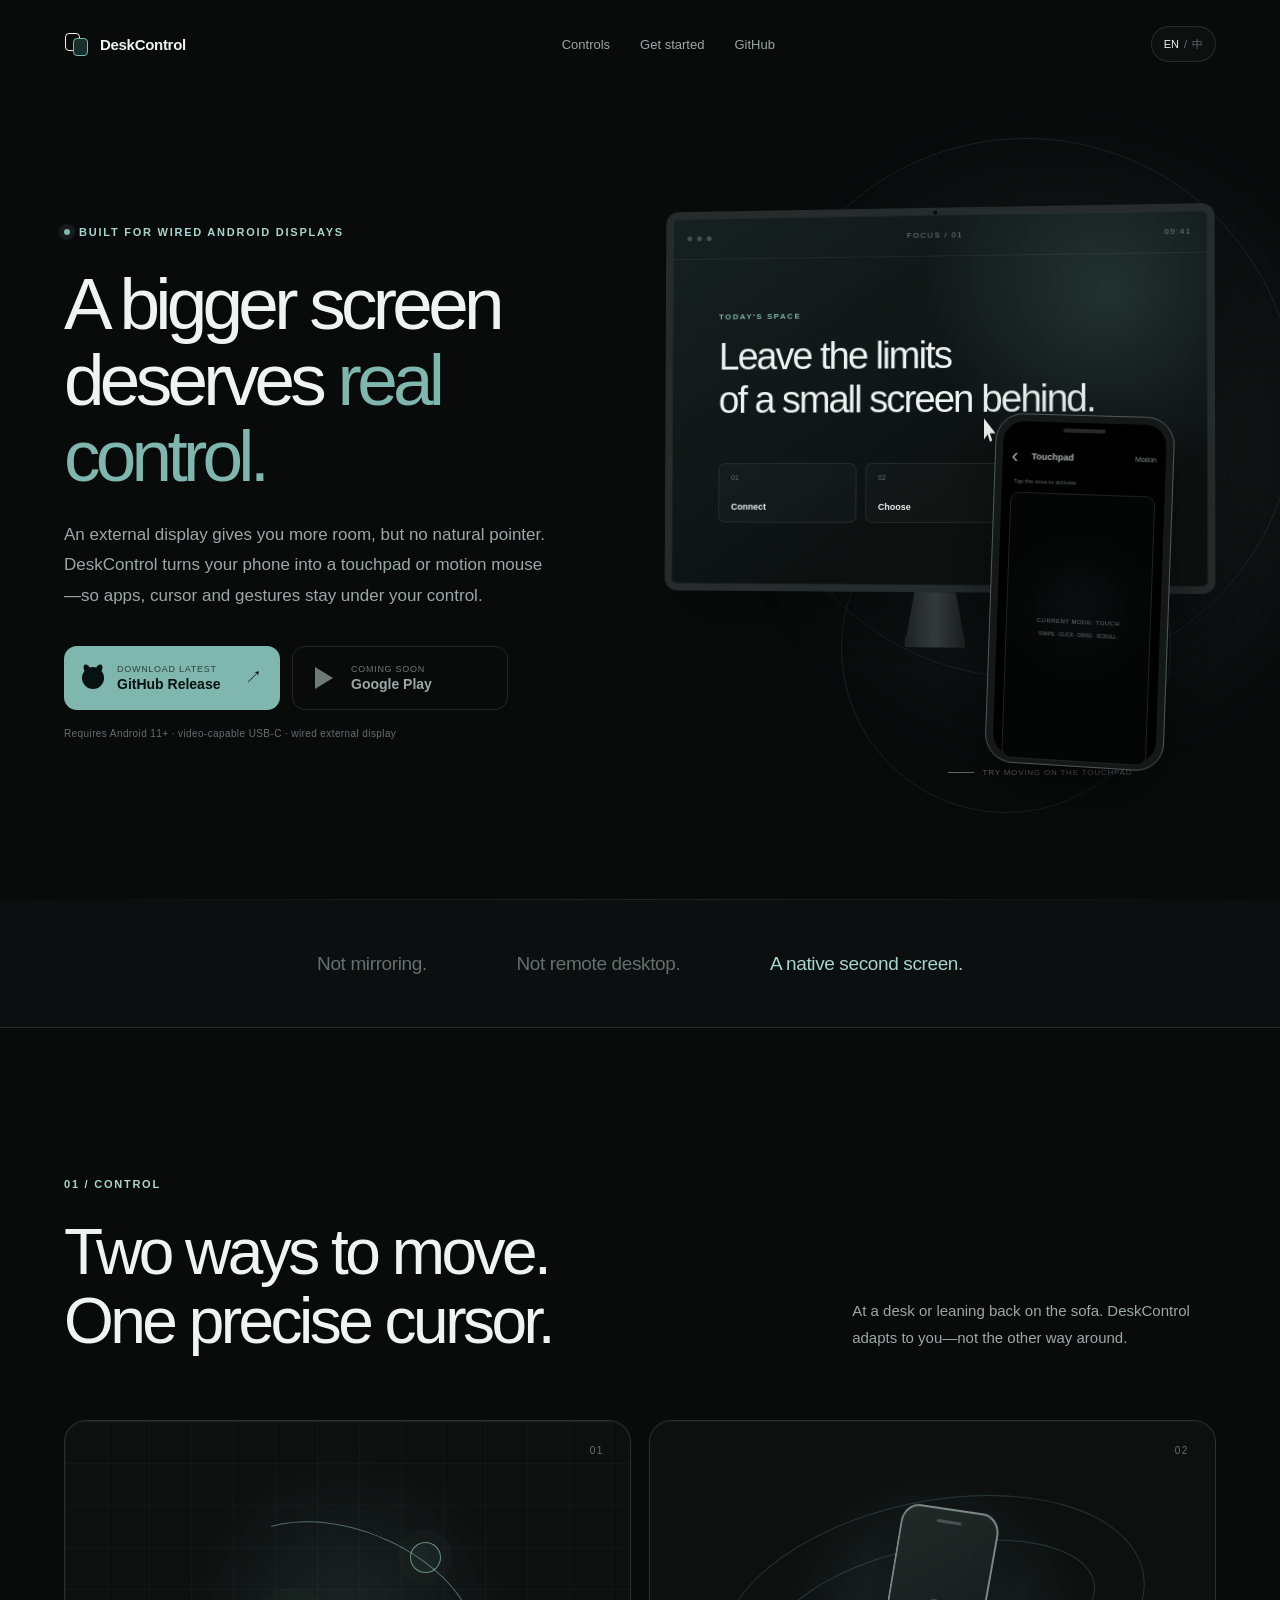
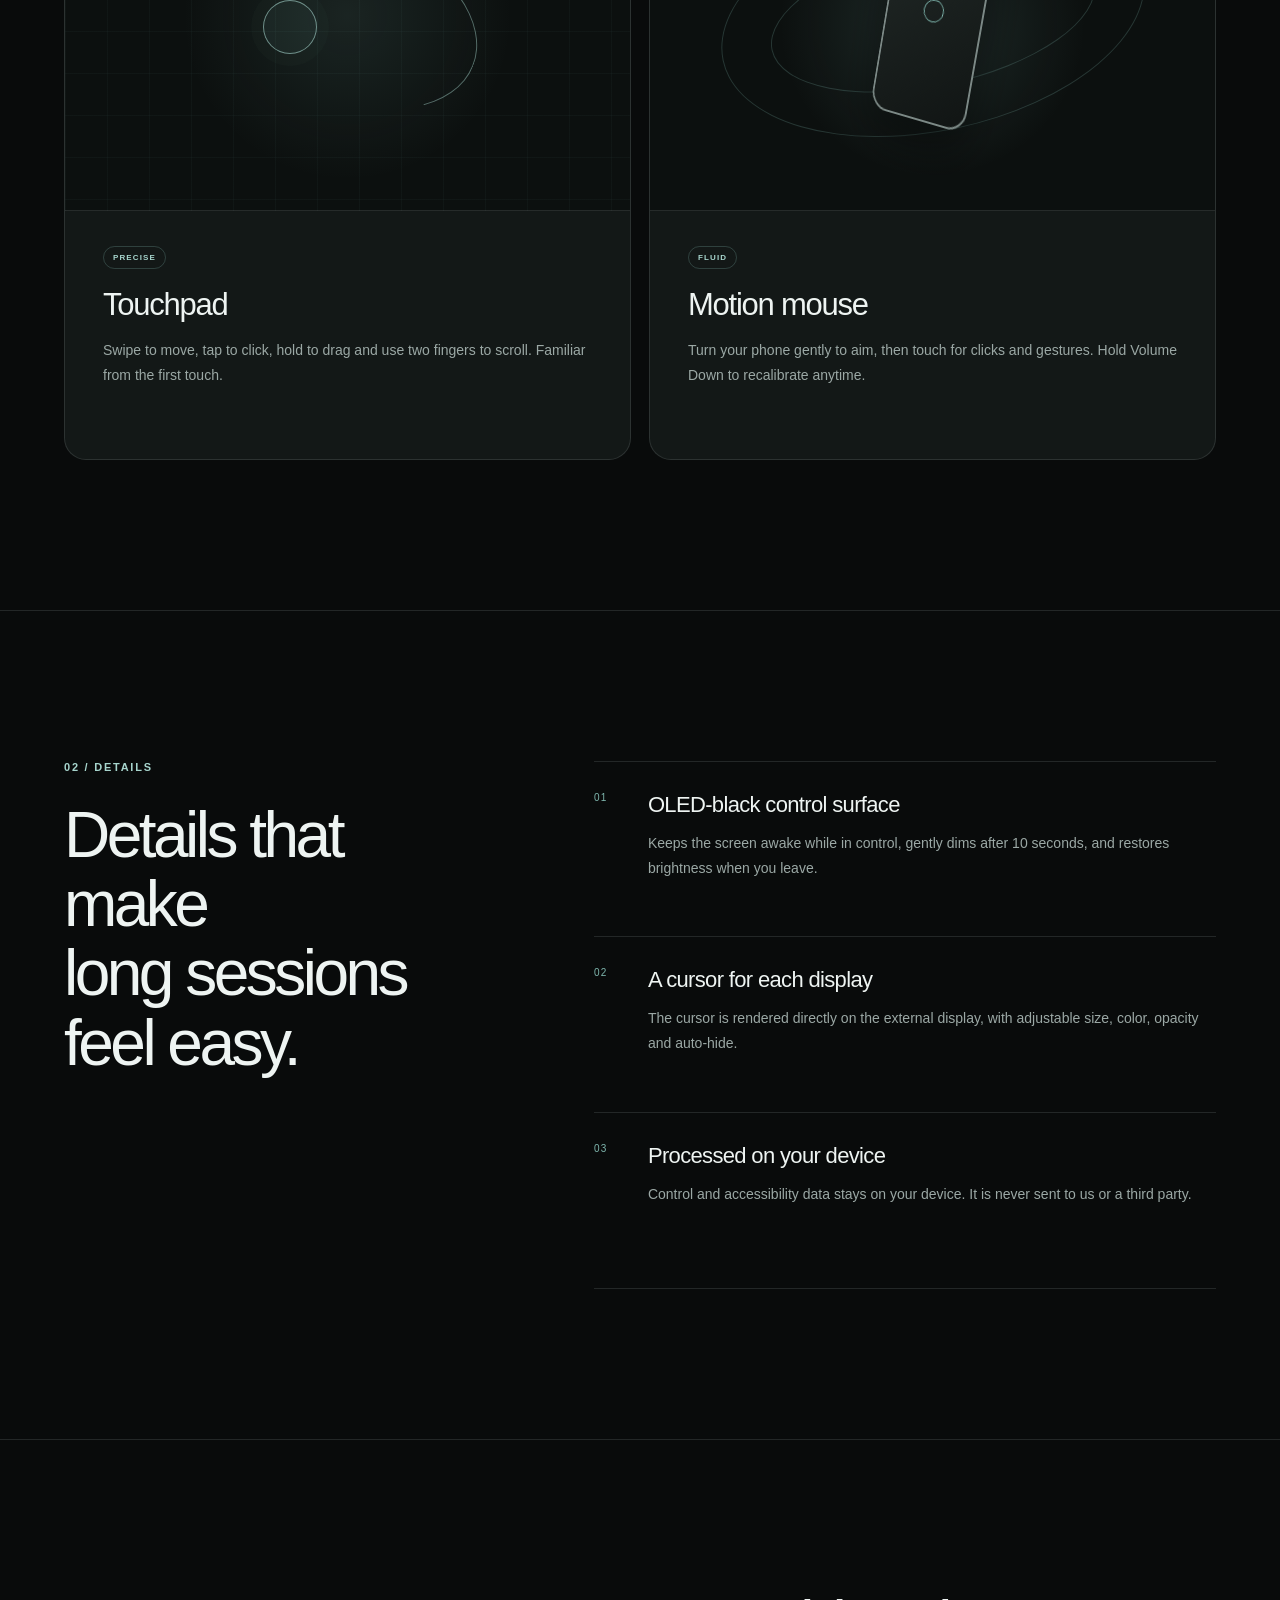
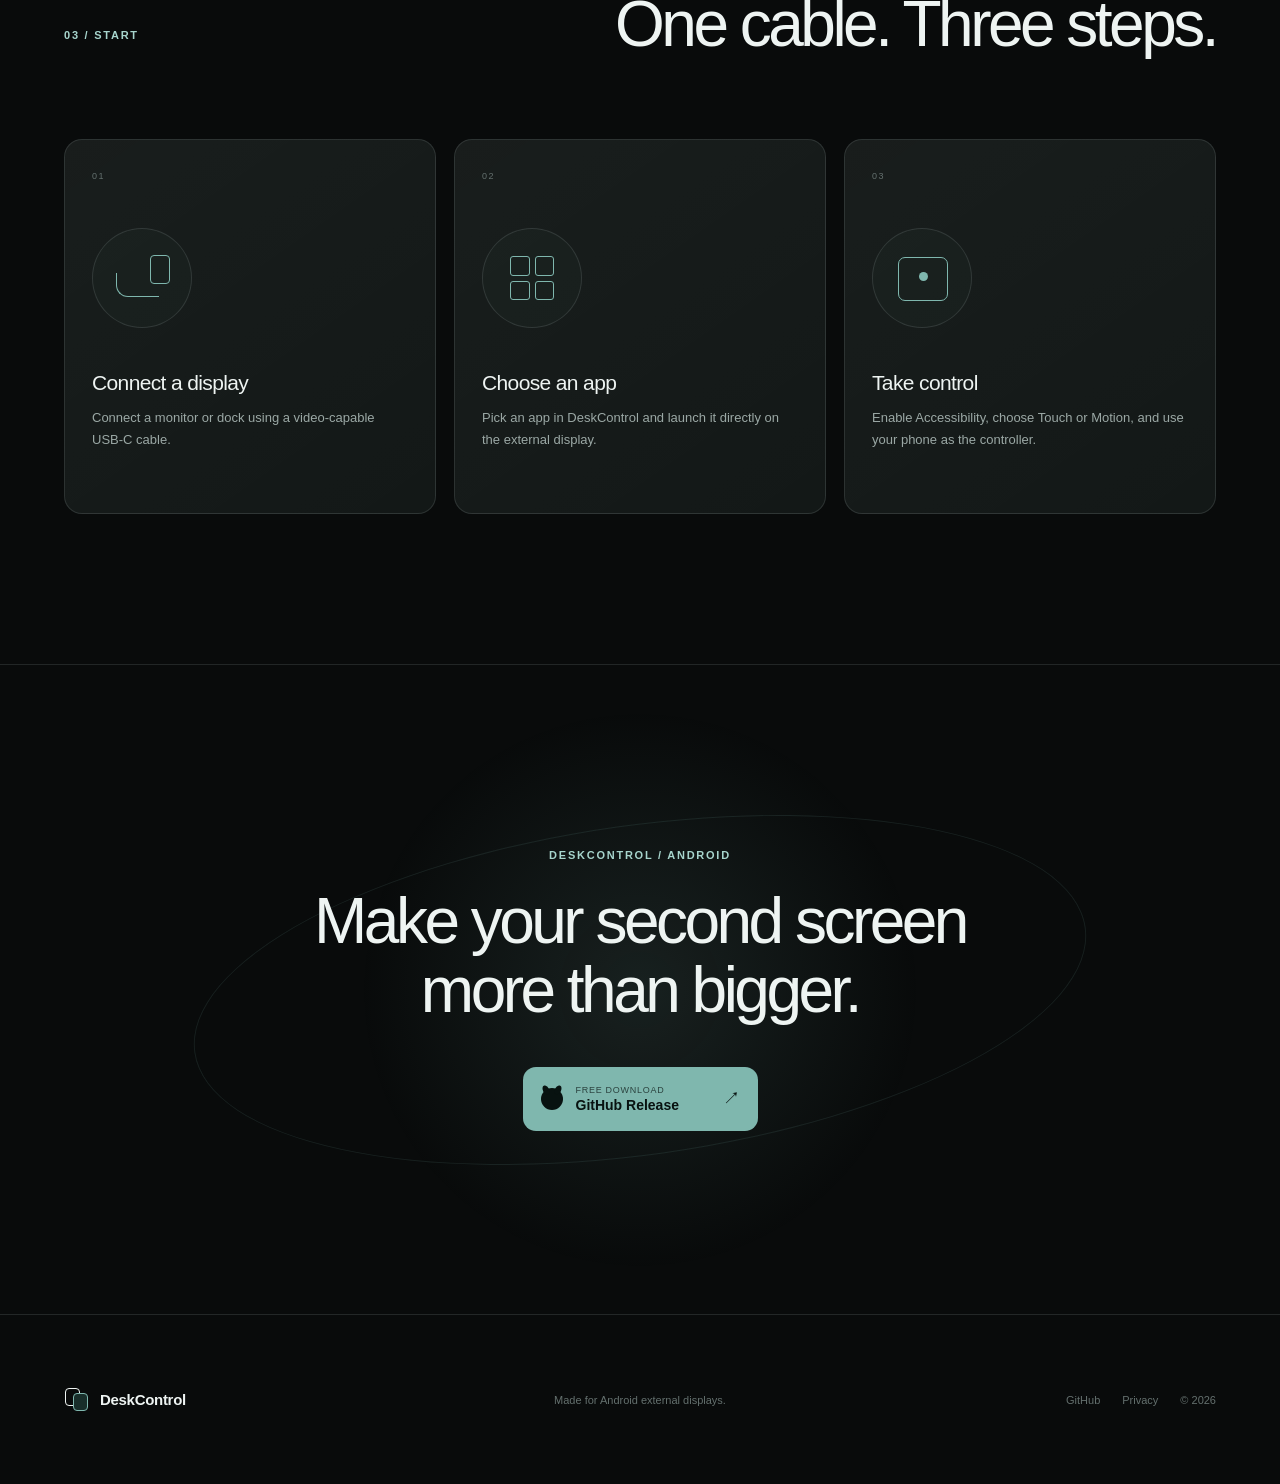
==== site/index.html @ 61540454 "add official website" ====
<!doctype html>
<html lang="zh-CN">
<head>
    <meta charset="UTF-8">
    <meta name="viewport" content="width=device-width, initial-scale=1">
    <meta name="theme-color" content="#090b0b">
    <meta name="description" content="DeskControl 把 Android 手机变成有线外接屏的触控板与体感鼠标。">
    <meta property="og:type" content="website">
    <meta property="og:title" content="DeskControl — 让外接屏真正可用">
    <meta property="og:description" content="用手机上的触控板与体感鼠标，控制 Android 有线外接屏。">
    <meta property="og:image" content="https://exiarepairii.github.io/deskcontrol/og.png">
    <meta name="twitter:card" content="summary_large_image">
    <title>DeskControl — 让外接屏真正可用</title>
    <link rel="stylesheet" href="./styles.css">
    <script src="./script.js" defer></script>
</head>
<body>
    <a class="skip-link" href="#main" data-zh="跳到主要内容" data-en="Skip to content">跳到主要内容</a>

    <header class="site-header" aria-label="主导航">
        <a class="brand" href="#top" aria-label="DeskControl 首页">
            <span class="brand-mark" aria-hidden="true">
                <span></span><span></span>
            </span>
            <span>DeskControl</span>
        </a>
        <nav class="nav-links" aria-label="页面导航">
            <a href="#modes" data-zh="控制方式" data-en="Controls">控制方式</a>
            <a href="#how" data-zh="开始使用" data-en="Get started">开始使用</a>
            <a href="https://github.com/exiarepairii/deskcontrol" target="_blank" rel="noreferrer">GitHub</a>
        </nav>
        <button class="language-toggle" type="button" aria-label="Switch to English">
            <span class="lang-current">中</span>
            <span aria-hidden="true">/</span>
            <span class="lang-other">EN</span>
        </button>
    </header>

    <main id="main">
        <section class="hero" id="top">
            <div class="hero-glow" aria-hidden="true"></div>
            <div class="hero-copy">
                <div class="eyebrow">
                    <span class="status-dot"></span>
                    <span data-zh="为 Android 有线外接屏而生" data-en="Built for wired Android displays">为 Android 有线外接屏而生</span>
                </div>
                <h1 data-zh="手机接上大屏，<br><em>不该停在投影。</em>" data-en="A bigger screen<br>deserves <em>real control.</em>">手机接上大屏，<br><em>不该停在投影。</em></h1>
                <p class="hero-lede" data-zh="外接屏给了你更多空间，却拿走了顺手的指针。DeskControl 把手机变成触控板或体感鼠标，让应用、光标和手势都回到掌控之中。" data-en="An external display gives you more room, but no natural pointer. DeskControl turns your phone into a touchpad or motion mouse—so apps, cursor and gestures stay under your control.">外接屏给了你更多空间，却拿走了顺手的指针。DeskControl 把手机变成触控板或体感鼠标，让应用、光标和手势都回到掌控之中。</p>
                <div class="download-row">
                    <a class="download-button primary" href="https://github.com/exiarepairii/deskcontrol/releases/latest" target="_blank" rel="noreferrer">
                        <span class="github-icon" aria-hidden="true"></span>
                        <span>
                            <small data-zh="下载最新版" data-en="Download latest">下载最新版</small>
                            <strong>GitHub Release</strong>
                        </span>
                        <span class="arrow" aria-hidden="true">↗</span>
                    </a>
                    <div class="download-button upcoming" aria-disabled="true" title="Coming soon">
                        <span class="play-icon" aria-hidden="true"></span>
                        <span>
                            <small data-zh="即将上线" data-en="Coming soon">即将上线</small>
                            <strong>Google Play</strong>
                        </span>
                    </div>
                </div>
                <p class="requirements" data-zh="需要 Android 11+ · 支持视频输出的 USB-C · 有线外接屏" data-en="Requires Android 11+ · video-capable USB-C · wired external display">需要 Android 11+ · 支持视频输出的 USB-C · 有线外接屏</p>
            </div>

            <div class="hero-demo" aria-label="DeskControl 效果演示">
                <div class="ambient-ring ring-one" aria-hidden="true"></div>
                <div class="ambient-ring ring-two" aria-hidden="true"></div>
                <div class="monitor">
                    <div class="monitor-camera"></div>
                    <div class="monitor-screen">
                        <div class="desktop-bar">
                            <div class="window-dots"><i></i><i></i><i></i></div>
                            <span>FOCUS / 01</span>
                            <span class="desktop-time">09:41</span>
                        </div>
                        <div class="desktop-content">
                            <p data-zh="今日空间" data-en="TODAY'S SPACE">今日空间</p>
                            <h2 data-zh="把小屏的限制，<br>留在身后。" data-en="Leave the limits<br>of a small screen behind.">把小屏的限制，<br>留在身后。</h2>
                            <div class="desktop-cards">
                                <div><span>01</span><b data-zh="连接" data-en="Connect">连接</b></div>
                                <div><span>02</span><b data-zh="选择" data-en="Choose">选择</b></div>
                                <div><span>03</span><b data-zh="控制" data-en="Control">控制</b></div>
                            </div>
                        </div>
                        <div class="demo-cursor" aria-hidden="true"></div>
                    </div>
                    <div class="monitor-stand"></div>
                </div>
                <div class="phone">
                    <div class="phone-speaker"></div>
                    <div class="phone-ui">
                        <div class="phone-top">
                            <span>‹</span>
                            <b data-zh="触控板" data-en="Touchpad">触控板</b>
                            <small data-zh="体感" data-en="Motion">体感</small>
                        </div>
                        <p data-zh="轻触区域以激活" data-en="Tap the area to activate">轻触区域以激活</p>
                        <div class="touch-surface" tabindex="0" role="application" aria-label="互动触控板演示">
                            <div class="finger-trace"></div>
                            <div class="touch-copy">
                                <span data-zh="当前模式：触控" data-en="CURRENT MODE: TOUCH">当前模式：触控</span>
                                <small data-zh="滑动 · 点击 · 拖拽 · 双指滚动" data-en="SWIPE · CLICK · DRAG · SCROLL">滑动 · 点击 · 拖拽 · 双指滚动</small>
                            </div>
                        </div>
                    </div>
                </div>
                <p class="demo-hint">
                    <span class="hint-line"></span>
                    <span data-zh="在触控板上移动试试" data-en="Try moving on the touchpad">在触控板上移动试试</span>
                </p>
            </div>
        </section>

        <section class="proof-strip" aria-label="产品特点">
            <p data-zh="不是镜像。" data-en="Not mirroring.">不是镜像。</p>
            <p data-zh="不是远程桌面。" data-en="Not remote desktop.">不是远程桌面。</p>
            <p class="accent" data-zh="是原生的第二块屏幕。" data-en="A native second screen.">是原生的第二块屏幕。</p>
        </section>

        <section class="modes-section" id="modes">
            <div class="section-heading">
                <p class="section-kicker">01 / CONTROL</p>
                <h2 data-zh="两种方式，<br>同一个光标。" data-en="Two ways to move.<br>One precise cursor.">两种方式，<br>同一个光标。</h2>
                <p data-zh="坐在桌前，或者靠在沙发上。DeskControl 会适应你，而不是反过来。" data-en="At a desk or leaning back on the sofa. DeskControl adapts to you—not the other way around.">坐在桌前，或者靠在沙发上。DeskControl 会适应你，而不是反过来。</p>
            </div>
            <div class="mode-grid">
                <article class="mode-card touch-card">
                    <div class="card-index">01</div>
                    <div class="card-visual touch-visual" aria-hidden="true">
                        <div class="gesture-path"></div>
                        <span class="gesture-dot"></span>
                        <span class="gesture-dot second"></span>
                    </div>
                    <div class="card-copy">
                        <span class="mode-pill" data-zh="精确" data-en="PRECISE">精确</span>
                        <h3 data-zh="触控板" data-en="Touchpad">触控板</h3>
                        <p data-zh="滑动移动、轻触点击、长按拖拽、双指滚动。熟悉的操作，不需要重新学习。" data-en="Swipe to move, tap to click, hold to drag and use two fingers to scroll. Familiar from the first touch.">滑动移动、轻触点击、长按拖拽、双指滚动。熟悉的操作，不需要重新学习。</p>
                    </div>
                </article>
                <article class="mode-card motion-card">
                    <div class="card-index">02</div>
                    <div class="card-visual motion-visual" aria-hidden="true">
                        <div class="motion-phone">
                            <span></span>
                        </div>
                        <div class="orbit orbit-a"></div>
                        <div class="orbit orbit-b"></div>
                    </div>
                    <div class="card-copy">
                        <span class="mode-pill" data-zh="自由" data-en="FLUID">自由</span>
                        <h3 data-zh="体感鼠标" data-en="Motion mouse">体感鼠标</h3>
                        <p data-zh="轻转手机即可瞄准光标，触摸完成点击和手势。握住音量减键，随时快速校准。" data-en="Turn your phone gently to aim, then touch for clicks and gestures. Hold Volume Down to recalibrate anytime.">轻转手机即可瞄准光标，触摸完成点击和手势。握住音量减键，随时快速校准。</p>
                    </div>
                </article>
            </div>
        </section>

        <section class="details-section">
            <div class="detail-copy">
                <p class="section-kicker">02 / DETAILS</p>
                <h2 data-zh="为长时间使用，<br>做好了细节。" data-en="Details that make<br>long sessions feel easy.">为长时间使用，<br>做好了细节。</h2>
            </div>
            <div class="detail-list">
                <article>
                    <span>01</span>
                    <div>
                        <h3 data-zh="OLED 纯黑控制面" data-en="OLED-black control surface">OLED 纯黑控制面</h3>
                        <p data-zh="进入控制后自动保持屏幕常亮，并在闲置 10 秒后温和调暗；离开时恢复原亮度。" data-en="Keeps the screen awake while in control, gently dims after 10 seconds, and restores brightness when you leave.">进入控制后自动保持屏幕常亮，并在闲置 10 秒后温和调暗；离开时恢复原亮度。</p>
                    </div>
                </article>
                <article>
                    <span>02</span>
                    <div>
                        <h3 data-zh="每块屏幕独立光标" data-en="A cursor for each display">每块屏幕独立光标</h3>
                        <p data-zh="光标直接绘制在外接屏，可调大小、颜色、透明度与自动隐藏时间。" data-en="The cursor is rendered directly on the external display, with adjustable size, color, opacity and auto-hide.">光标直接绘制在外接屏，可调大小、颜色、透明度与自动隐藏时间。</p>
                    </div>
                </article>
                <article>
                    <span>03</span>
                    <div>
                        <h3 data-zh="只在设备上处理" data-en="Processed on your device">只在设备上处理</h3>
                        <p data-zh="控制与无障碍数据只在本机处理，不上传给我们或第三方。" data-en="Control and accessibility data stays on your device. It is never sent to us or a third party.">控制与无障碍数据只在本机处理，不上传给我们或第三方。</p>
                    </div>
                </article>
            </div>
        </section>

        <section class="steps-section" id="how">
            <div class="steps-header">
                <p class="section-kicker">03 / START</p>
                <h2 data-zh="一根线，三步开始。" data-en="One cable. Three steps.">一根线，三步开始。</h2>
            </div>
            <ol class="steps">
                <li>
                    <span class="step-number">01</span>
                    <div class="step-icon cable-icon" aria-hidden="true"><i></i></div>
                    <h3 data-zh="连接屏幕" data-en="Connect a display">连接屏幕</h3>
                    <p data-zh="通过支持视频输出的 USB-C 线连接显示器或扩展坞。" data-en="Connect a monitor or dock using a video-capable USB-C cable.">通过支持视频输出的 USB-C 线连接显示器或扩展坞。</p>
                </li>
                <li>
                    <span class="step-number">02</span>
                    <div class="step-icon app-icon" aria-hidden="true"><i></i><i></i><i></i><i></i></div>
                    <h3 data-zh="选择应用" data-en="Choose an app">选择应用</h3>
                    <p data-zh="在 DeskControl 中选择应用，把它直接启动到外接屏。" data-en="Pick an app in DeskControl and launch it directly on the external display.">在 DeskControl 中选择应用，把它直接启动到外接屏。</p>
                </li>
                <li>
                    <span class="step-number">03</span>
                    <div class="step-icon control-icon" aria-hidden="true"><i></i><b></b></div>
                    <h3 data-zh="开始控制" data-en="Take control">开始控制</h3>
                    <p data-zh="开启无障碍服务，选择触控或体感，让手机成为你的控制器。" data-en="Enable Accessibility, choose Touch or Motion, and use your phone as the controller.">开启无障碍服务，选择触控或体感，让手机成为你的控制器。</p>
                </li>
            </ol>
        </section>

        <section class="final-cta">
            <div class="cta-orbit" aria-hidden="true"></div>
            <p class="section-kicker">DESKCONTROL / ANDROID</p>
            <h2 data-zh="让外接屏，<br>不止是更大。" data-en="Make your second screen<br>more than bigger.">让外接屏，<br>不止是更大。</h2>
            <a class="download-button primary cta-button" href="https://github.com/exiarepairii/deskcontrol/releases/latest" target="_blank" rel="noreferrer">
                <span class="github-icon" aria-hidden="true"></span>
                <span>
                    <small data-zh="免费下载" data-en="Free download">免费下载</small>
                    <strong>GitHub Release</strong>
                </span>
                <span class="arrow" aria-hidden="true">↗</span>
            </a>
        </section>
    </main>

    <footer>
        <a class="brand footer-brand" href="#top">
            <span class="brand-mark" aria-hidden="true"><span></span><span></span></span>
            <span>DeskControl</span>
        </a>
        <p data-zh="为 Android 外接屏而做。" data-en="Made for Android external displays.">为 Android 外接屏而做。</p>
        <div class="footer-links">
            <a href="https://github.com/exiarepairii/deskcontrol" target="_blank" rel="noreferrer">GitHub</a>
            <a href="https://github.com/exiarepairii/deskcontrol/blob/main/docs/privacy-policy.md" target="_blank" rel="noreferrer" data-zh="隐私政策" data-en="Privacy">隐私政策</a>
            <span>© <span id="year">2026</span></span>
        </div>
    </footer>
</body>
</html>
---- site/styles.css ----
:root {
    color-scheme: dark;
    --bg: #090b0b;
    --bg-raised: #101414;
    --surface: #131817;
    --surface-soft: #181e1d;
    --stroke: rgba(220, 236, 232, 0.12);
    --stroke-strong: rgba(220, 236, 232, 0.22);
    --text: #eef4f2;
    --muted: #9ba8a5;
    --faint: #64706e;
    --accent: #7fb7ae;
    --accent-bright: #a7d5cd;
    --accent-dark: #182e2a;
    --max: 1380px;
    --pad: clamp(20px, 5vw, 72px);
}

* {
    box-sizing: border-box;
}

html {
    scroll-behavior: smooth;
    background: var(--bg);
}

body {
    margin: 0;
    min-width: 320px;
    overflow-x: hidden;
    background:
        radial-gradient(circle at 65% -10%, rgba(127, 183, 174, 0.08), transparent 26rem),
        var(--bg);
    color: var(--text);
    font-family: Inter, ui-sans-serif, -apple-system, BlinkMacSystemFont, "Segoe UI", "PingFang SC", "Noto Sans CJK SC", sans-serif;
    -webkit-font-smoothing: antialiased;
}

a {
    color: inherit;
    text-decoration: none;
}

button, a {
    -webkit-tap-highlight-color: transparent;
}

.skip-link {
    position: fixed;
    z-index: 100;
    top: 12px;
    left: 12px;
    padding: 10px 14px;
    border-radius: 8px;
    background: var(--text);
    color: var(--bg);
    transform: translateY(-150%);
}

.skip-link:focus {
    transform: translateY(0);
}

.site-header {
    position: absolute;
    z-index: 20;
    top: 0;
    left: 50%;
    display: flex;
    width: min(100%, var(--max));
    height: 88px;
    padding: 0 var(--pad);
    align-items: center;
    justify-content: space-between;
    transform: translateX(-50%);
}

.brand {
    display: inline-flex;
    align-items: center;
    gap: 11px;
    font-size: 15px;
    font-weight: 680;
    letter-spacing: -0.02em;
}

.brand-mark {
    position: relative;
    display: inline-block;
    width: 25px;
    height: 25px;
}

.brand-mark span {
    position: absolute;
    width: 15px;
    height: 18px;
    border: 1.5px solid var(--text);
    border-radius: 4px;
}

.brand-mark span:first-child {
    top: 1px;
    left: 1px;
    background: var(--bg);
}

.brand-mark span:last-child {
    right: 1px;
    bottom: 1px;
    border-color: var(--accent);
    background: var(--accent-dark);
}

.nav-links {
    display: flex;
    align-items: center;
    gap: 30px;
    color: var(--muted);
    font-size: 13px;
}

.nav-links a {
    transition: color 180ms ease;
}

.nav-links a:hover,
.nav-links a:focus-visible {
    color: var(--text);
}

.language-toggle {
    display: flex;
    height: 36px;
    padding: 0 12px;
    align-items: center;
    gap: 5px;
    border: 1px solid var(--stroke);
    border-radius: 18px;
    background: rgba(255, 255, 255, 0.025);
    color: var(--faint);
    font: inherit;
    font-size: 11px;
    cursor: pointer;
}

.lang-current {
    color: var(--text);
}

.hero {
    position: relative;
    display: grid;
    min-height: min(900px, 100svh);
    padding: 145px max(var(--pad), calc((100vw - var(--max)) / 2 + var(--pad))) 80px;
    grid-template-columns: minmax(380px, 0.9fr) minmax(500px, 1.1fr);
    align-items: center;
    gap: clamp(40px, 5vw, 92px);
    overflow: hidden;
}

.hero::after {
    position: absolute;
    right: 0;
    bottom: 0;
    left: 0;
    height: 1px;
    background: linear-gradient(90deg, transparent, var(--stroke), transparent);
    content: "";
}

.hero-glow {
    position: absolute;
    top: 10%;
    right: -10%;
    width: 700px;
    height: 700px;
    border-radius: 50%;
    background: radial-gradient(circle, rgba(127, 183, 174, 0.12), transparent 67%);
    filter: blur(20px);
    pointer-events: none;
}

.hero-copy {
    position: relative;
    z-index: 2;
    max-width: 610px;
}

.eyebrow,
.section-kicker {
    display: flex;
    align-items: center;
    gap: 9px;
    margin: 0 0 28px;
    color: var(--accent-bright);
    font-size: 11px;
    font-weight: 650;
    letter-spacing: 0.16em;
    text-transform: uppercase;
}

.status-dot {
    width: 6px;
    height: 6px;
    border-radius: 50%;
    background: var(--accent);
    box-shadow: 0 0 0 5px rgba(127, 183, 174, 0.1);
}

h1, h2, h3, p {
    margin-top: 0;
}

h1 {
    margin-bottom: 26px;
    font-size: clamp(50px, 5.7vw, 82px);
    font-weight: 500;
    line-height: 1.04;
    letter-spacing: -0.065em;
}

h1 em {
    color: var(--accent);
    font-style: normal;
}

.hero-lede {
    max-width: 570px;
    margin-bottom: 34px;
    color: var(--muted);
    font-size: 17px;
    line-height: 1.8;
}

.download-row {
    display: flex;
    flex-wrap: wrap;
    gap: 12px;
}

.download-button {
    display: flex;
    min-width: 216px;
    height: 64px;
    padding: 0 17px;
    align-items: center;
    gap: 13px;
    border: 1px solid var(--stroke);
    border-radius: 13px;
}

.download-button span:nth-child(2) {
    display: flex;
    flex: 1;
    flex-direction: column;
    align-items: flex-start;
}

.download-button small {
    margin-bottom: 2px;
    color: inherit;
    font-size: 9px;
    letter-spacing: 0.08em;
    text-transform: uppercase;
    opacity: 0.7;
}

.download-button strong {
    font-size: 14px;
    font-weight: 650;
}

.download-button.primary {
    border-color: transparent;
    background: var(--accent);
    color: #081210;
    transition: transform 180ms ease, background 180ms ease, box-shadow 180ms ease;
}

.download-button.primary:hover,
.download-button.primary:focus-visible {
    background: var(--accent-bright);
    box-shadow: 0 12px 38px rgba(127, 183, 174, 0.15);
    transform: translateY(-2px);
}

.download-button.upcoming {
    color: var(--muted);
    cursor: not-allowed;
}

.arrow {
    font-size: 17px;
}

.github-icon {
    position: relative;
    width: 22px;
    height: 22px;
    flex: 0 0 auto;
    border-radius: 50%;
    background: currentColor;
}

.github-icon::before,
.github-icon::after {
    position: absolute;
    top: -2px;
    width: 8px;
    height: 8px;
    border-radius: 2px 6px 2px 6px;
    background: currentColor;
    content: "";
}

.github-icon::before {
    left: 1px;
    transform: rotate(15deg);
}

.github-icon::after {
    right: 1px;
    transform: rotate(75deg);
}

.play-icon {
    width: 0;
    height: 0;
    margin: 0 5px;
    flex: 0 0 auto;
    border-top: 11px solid transparent;
    border-bottom: 11px solid transparent;
    border-left: 18px solid currentColor;
    opacity: 0.7;
}

.requirements {
    margin: 18px 0 0;
    color: var(--faint);
    font-size: 10px;
    letter-spacing: 0.04em;
}

.hero-demo {
    position: relative;
    height: 600px;
    perspective: 1400px;
}

.ambient-ring {
    position: absolute;
    border: 1px solid rgba(127, 183, 174, 0.13);
    border-radius: 50%;
    pointer-events: none;
}

.ring-one {
    top: -45px;
    right: -80px;
    width: 540px;
    height: 540px;
}

.ring-two {
    right: 45px;
    bottom: -30px;
    width: 330px;
    height: 330px;
}

.monitor {
    position: absolute;
    top: 24px;
    right: 1%;
    width: min(92%, 650px);
    transform: rotateY(-5deg) rotateX(1deg);
    transform-style: preserve-3d;
}

.monitor-screen {
    position: relative;
    height: 385px;
    overflow: hidden;
    border: 7px solid #252c2b;
    border-radius: 13px;
    background:
        radial-gradient(circle at 82% 22%, rgba(127, 183, 174, 0.18), transparent 35%),
        linear-gradient(145deg, #16211f, #0c1110 64%);
    box-shadow: 0 35px 70px rgba(0, 0, 0, 0.42), inset 0 0 0 1px rgba(255, 255, 255, 0.05);
}

.monitor-camera {
    position: absolute;
    z-index: 3;
    top: 3px;
    left: 50%;
    width: 4px;
    height: 4px;
    border-radius: 50%;
    background: #050606;
    transform: translateX(-50%);
}

.desktop-bar {
    display: flex;
    height: 42px;
    padding: 0 15px;
    align-items: center;
    justify-content: space-between;
    border-bottom: 1px solid rgba(255, 255, 255, 0.06);
    color: #70807d;
    font-size: 8px;
    letter-spacing: 0.16em;
}

.window-dots {
    display: flex;
    gap: 5px;
}

.window-dots i {
    width: 5px;
    height: 5px;
    border-radius: 50%;
    background: #45504e;
}

.desktop-content {
    padding: 54px 48px;
}

.desktop-content > p {
    margin-bottom: 14px;
    color: var(--accent);
    font-size: 8px;
    font-weight: 700;
    letter-spacing: 0.2em;
}

.desktop-content h2 {
    margin-bottom: 42px;
    font-size: clamp(24px, 3vw, 40px);
    font-weight: 500;
    line-height: 1.15;
    letter-spacing: -0.05em;
}

.desktop-cards {
    display: grid;
    grid-template-columns: repeat(3, 1fr);
    gap: 9px;
}

.desktop-cards div {
    display: flex;
    height: 60px;
    padding: 10px 12px;
    flex-direction: column;
    justify-content: space-between;
    border: 1px solid rgba(255, 255, 255, 0.08);
    border-radius: 7px;
    background: rgba(255, 255, 255, 0.025);
}

.desktop-cards span {
    color: var(--faint);
    font-size: 7px;
}

.desktop-cards b {
    font-size: 9px;
    font-weight: 600;
}

.monitor-stand {
    position: relative;
    width: 160px;
    height: 55px;
    margin: 0 auto;
    background: linear-gradient(90deg, transparent 31%, #1c2221 31%, #343b3a 50%, #1c2221 69%, transparent 69%);
    clip-path: polygon(37% 0, 63% 0, 68% 82%, 94% 88%, 100% 100%, 0 100%, 6% 88%, 32% 82%);
}

.phone {
    position: absolute;
    z-index: 5;
    right: 8%;
    bottom: 16px;
    width: 178px;
    height: 352px;
    padding: 7px;
    overflow: hidden;
    border: 1px solid #4f5957;
    border-radius: 28px;
    background: #141817;
    box-shadow: 0 30px 70px rgba(0, 0, 0, 0.55);
    transform: rotateY(-8deg) rotateZ(2deg);
}

.phone-speaker {
    position: absolute;
    z-index: 2;
    top: 13px;
    left: 50%;
    width: 42px;
    height: 4px;
    border-radius: 4px;
    background: #242928;
    transform: translateX(-50%);
}

.phone-ui {
    height: 100%;
    padding: 19px 9px 10px;
    border-radius: 21px;
    background: #000;
}

.phone-top {
    display: grid;
    height: 31px;
    grid-template-columns: 20px 1fr auto;
    align-items: center;
    color: #adb5b3;
}

.phone-top span {
    font-size: 20px;
}

.phone-top b {
    font-size: 9px;
    font-weight: 600;
}

.phone-top small {
    color: #848e8c;
    font-size: 7px;
}

.phone-ui > p {
    margin: 7px 3px 8px;
    color: #5f6b68;
    font-size: 6px;
}

.touch-surface {
    position: relative;
    height: 268px;
    overflow: hidden;
    border: 1px solid #1b2422;
    border-radius: 9px;
    background:
        radial-gradient(circle at 50% 42%, rgba(127, 183, 174, 0.05), transparent 45%),
        #040505;
    cursor: crosshair;
    outline: none;
}

.touch-surface:focus-visible {
    border-color: var(--accent);
}

.touch-copy {
    position: absolute;
    top: 50%;
    left: 50%;
    display: flex;
    width: 90%;
    flex-direction: column;
    gap: 7px;
    color: #66716f;
    text-align: center;
    transform: translate(-50%, -50%);
}

.touch-copy span {
    font-size: 6px;
    letter-spacing: 0.08em;
}

.touch-copy small {
    font-size: 5px;
}

.finger-trace {
    position: absolute;
    z-index: 2;
    top: 50%;
    left: 50%;
    width: 22px;
    height: 22px;
    border: 1px solid rgba(167, 213, 205, 0.55);
    border-radius: 50%;
    opacity: 0;
    pointer-events: none;
    transform: translate(-50%, -50%);
    transition: opacity 150ms ease;
}

.touch-surface:hover .finger-trace,
.touch-surface:focus .finger-trace {
    opacity: 1;
}

.demo-cursor {
    position: absolute;
    z-index: 10;
    top: 55%;
    left: 59%;
    width: 17px;
    height: 24px;
    background: #f7fbfa;
    clip-path: polygon(0 0, 0 92%, 24% 69%, 38% 100%, 51% 94%, 37% 64%, 70% 64%);
    filter: drop-shadow(0 2px 2px rgba(0, 0, 0, 0.6));
    transition: left 80ms linear, top 80ms linear;
}

.demo-hint {
    position: absolute;
    right: 14%;
    bottom: -2px;
    display: flex;
    align-items: center;
    gap: 9px;
    color: var(--faint);
    font-size: 8px;
    letter-spacing: 0.1em;
    text-transform: uppercase;
}

.hint-line {
    width: 26px;
    height: 1px;
    background: var(--faint);
}

.proof-strip {
    display: flex;
    min-height: 128px;
    padding: 30px var(--pad);
    align-items: center;
    justify-content: center;
    gap: clamp(25px, 7vw, 100px);
    border-bottom: 1px solid var(--stroke);
    background: #0c0f0f;
}

.proof-strip p {
    margin: 0;
    color: var(--faint);
    font-size: clamp(14px, 1.5vw, 19px);
    letter-spacing: -0.02em;
}

.proof-strip .accent {
    color: var(--accent-bright);
}

.modes-section,
.details-section,
.steps-section {
    width: min(100%, var(--max));
    margin: 0 auto;
    padding: 150px var(--pad);
}

.section-heading {
    display: grid;
    margin-bottom: 64px;
    grid-template-columns: minmax(300px, 1fr) minmax(250px, 0.55fr);
    column-gap: 11%;
}

.section-heading .section-kicker {
    grid-column: 1 / -1;
}

.section-heading h2,
.detail-copy h2,
.steps-header h2,
.final-cta h2 {
    margin-bottom: 0;
    font-size: clamp(40px, 5vw, 66px);
    font-weight: 500;
    line-height: 1.08;
    letter-spacing: -0.055em;
}

.section-heading > p:last-child {
    align-self: end;
    margin-bottom: 5px;
    color: var(--muted);
    font-size: 15px;
    line-height: 1.8;
}

.mode-grid {
    display: grid;
    grid-template-columns: 1fr 1fr;
    gap: 18px;
}

.mode-card {
    position: relative;
    min-height: 640px;
    overflow: hidden;
    border: 1px solid var(--stroke);
    border-radius: 22px;
    background: var(--surface);
}

.mode-card::after {
    position: absolute;
    inset: 0;
    border-radius: inherit;
    box-shadow: inset 0 1px 0 rgba(255, 255, 255, 0.035);
    content: "";
    pointer-events: none;
}

.card-index {
    position: absolute;
    z-index: 2;
    top: 24px;
    right: 26px;
    color: var(--faint);
    font-size: 10px;
    letter-spacing: 0.16em;
}

.card-visual {
    position: relative;
    height: 390px;
    border-bottom: 1px solid var(--stroke);
}

.touch-visual {
    background:
        linear-gradient(rgba(127, 183, 174, 0.045) 1px, transparent 1px),
        linear-gradient(90deg, rgba(127, 183, 174, 0.045) 1px, transparent 1px),
        radial-gradient(circle at 50% 50%, rgba(127, 183, 174, 0.12), transparent 48%),
        #0c100f;
    background-size: 42px 42px, 42px 42px, auto, auto;
}

.gesture-path {
    position: absolute;
    top: 28%;
    left: 26%;
    width: 48%;
    height: 44%;
    border: 1px solid rgba(167, 213, 205, 0.45);
    border-left-color: transparent;
    border-bottom-color: transparent;
    border-radius: 50%;
    transform: rotate(22deg);
}

.gesture-dot {
    position: absolute;
    top: 46%;
    left: 35%;
    width: 54px;
    height: 54px;
    border: 1px solid rgba(167, 213, 205, 0.6);
    border-radius: 50%;
    background: rgba(127, 183, 174, 0.08);
    box-shadow: 0 0 0 12px rgba(127, 183, 174, 0.025);
}

.gesture-dot.second {
    top: 31%;
    left: 61%;
    width: 31px;
    height: 31px;
}

.motion-visual {
    overflow: hidden;
    background: radial-gradient(circle at 50% 52%, rgba(127, 183, 174, 0.16), transparent 44%), #0c100f;
    perspective: 800px;
}

.motion-phone {
    position: absolute;
    z-index: 2;
    top: 87px;
    left: 50%;
    width: 110px;
    height: 215px;
    border: 2px solid #7c8986;
    border-radius: 20px;
    background: linear-gradient(145deg, #222a28, #111514);
    box-shadow: 0 25px 50px rgba(0, 0, 0, 0.45);
    transform: translateX(-50%) rotateY(-28deg) rotateZ(11deg);
}

.motion-phone::before {
    position: absolute;
    top: 10px;
    left: 50%;
    width: 28px;
    height: 3px;
    border-radius: 4px;
    background: #47514f;
    content: "";
    transform: translateX(-50%);
}

.motion-phone span {
    position: absolute;
    top: 48%;
    left: 50%;
    width: 23px;
    height: 23px;
    border: 1px solid var(--accent);
    border-radius: 50%;
    transform: translate(-50%, -50%);
}

.orbit {
    position: absolute;
    top: 50%;
    left: 50%;
    border: 1px solid rgba(127, 183, 174, 0.23);
    border-radius: 50%;
    transform: translate(-50%, -50%) rotate(-12deg);
}

.orbit-a {
    width: 330px;
    height: 140px;
}

.orbit-b {
    width: 430px;
    height: 230px;
}

.card-copy {
    padding: 35px 38px 40px;
}

.mode-pill {
    display: inline-flex;
    height: 23px;
    margin-bottom: 18px;
    padding: 0 9px;
    align-items: center;
    border: 1px solid rgba(127, 183, 174, 0.26);
    border-radius: 12px;
    color: var(--accent-bright);
    font-size: 8px;
    font-weight: 700;
    letter-spacing: 0.14em;
}

.card-copy h3 {
    margin-bottom: 15px;
    font-size: 31px;
    font-weight: 520;
    letter-spacing: -0.04em;
}

.card-copy p {
    max-width: 500px;
    margin: 0;
    color: var(--muted);
    font-size: 14px;
    line-height: 1.75;
}

.details-section {
    display: grid;
    grid-template-columns: 0.8fr 1.2fr;
    gap: 10%;
    border-top: 1px solid var(--stroke);
}

.detail-copy {
    position: sticky;
    top: 80px;
    align-self: start;
}

.detail-list article {
    display: grid;
    min-height: 176px;
    padding: 30px 0;
    grid-template-columns: 54px 1fr;
    align-items: start;
    border-bottom: 1px solid var(--stroke);
}

.detail-list article:first-child {
    border-top: 1px solid var(--stroke);
}

.detail-list article > span {
    color: var(--accent);
    font-size: 10px;
    letter-spacing: 0.12em;
}

.detail-list h3 {
    margin-bottom: 13px;
    font-size: 22px;
    font-weight: 520;
    letter-spacing: -0.03em;
}

.detail-list p {
    max-width: 600px;
    margin-bottom: 0;
    color: var(--muted);
    font-size: 14px;
    line-height: 1.75;
}

.steps-section {
    border-top: 1px solid var(--stroke);
}

.steps-header {
    display: flex;
    margin-bottom: 80px;
    align-items: end;
    justify-content: space-between;
}

.steps-header .section-kicker {
    margin-bottom: 18px;
}

.steps {
    display: grid;
    margin: 0;
    padding: 0;
    grid-template-columns: repeat(3, 1fr);
    gap: 18px;
    list-style: none;
}

.steps li {
    position: relative;
    min-height: 375px;
    padding: 25px 27px 32px;
    border: 1px solid var(--stroke);
    border-radius: 18px;
    background: linear-gradient(145deg, rgba(255, 255, 255, 0.025), transparent), var(--surface);
}

.step-number {
    color: var(--faint);
    font-size: 9px;
    letter-spacing: 0.16em;
}

.step-icon {
    position: relative;
    width: 100px;
    height: 100px;
    margin: 45px 0 43px;
    border: 1px solid var(--stroke);
    border-radius: 50%;
    background: rgba(127, 183, 174, 0.025);
}

.cable-icon::before {
    position: absolute;
    top: 44px;
    left: 23px;
    width: 42px;
    height: 23px;
    border: 1.5px solid var(--accent);
    border-top: 0;
    border-right: 0;
    border-radius: 0 0 0 12px;
    content: "";
}

.cable-icon i {
    position: absolute;
    top: 26px;
    right: 21px;
    width: 20px;
    height: 29px;
    border: 1.5px solid var(--accent);
    border-radius: 4px;
}

.app-icon {
    display: grid;
    padding: 27px;
    grid-template-columns: 1fr 1fr;
    gap: 5px;
}

.app-icon i {
    border: 1px solid var(--accent);
    border-radius: 3px;
}

.control-icon i {
    position: absolute;
    top: 28px;
    left: 25px;
    width: 50px;
    height: 44px;
    border: 1px solid var(--accent);
    border-radius: 7px;
}

.control-icon b {
    position: absolute;
    top: 43px;
    left: 46px;
    width: 9px;
    height: 9px;
    border-radius: 50%;
    background: var(--accent);
}

.steps h3 {
    margin-bottom: 12px;
    font-size: 21px;
    font-weight: 520;
    letter-spacing: -0.03em;
}

.steps p {
    margin: 0;
    color: var(--muted);
    font-size: 13px;
    line-height: 1.7;
}

.final-cta {
    position: relative;
    display: flex;
    min-height: 650px;
    padding: 120px var(--pad);
    flex-direction: column;
    align-items: center;
    justify-content: center;
    overflow: hidden;
    border-top: 1px solid var(--stroke);
    text-align: center;
}

.final-cta::before {
    position: absolute;
    width: 600px;
    height: 600px;
    border-radius: 50%;
    background: radial-gradient(circle, rgba(127, 183, 174, 0.13), transparent 66%);
    content: "";
}

.cta-orbit {
    position: absolute;
    width: min(82vw, 900px);
    height: 330px;
    border: 1px solid rgba(127, 183, 174, 0.12);
    border-radius: 50%;
    transform: rotate(-8deg);
}

.final-cta > *:not(.cta-orbit) {
    position: relative;
    z-index: 2;
}

.final-cta .section-kicker {
    margin-bottom: 26px;
}

.final-cta h2 {
    margin-bottom: 42px;
}

.cta-button {
    width: 235px;
}

footer {
    display: grid;
    min-height: 170px;
    padding: 40px max(var(--pad), calc((100vw - var(--max)) / 2 + var(--pad)));
    grid-template-columns: 1fr auto 1fr;
    align-items: center;
    border-top: 1px solid var(--stroke);
    color: var(--faint);
    font-size: 11px;
}

.footer-brand {
    color: var(--text);
}

footer p {
    margin: 0;
}

.footer-links {
    display: flex;
    justify-content: flex-end;
    gap: 22px;
}

.footer-links a:hover,
.footer-links a:focus-visible {
    color: var(--text);
}

@media (max-width: 1050px) {
    .hero {
        min-height: auto;
        padding-top: 150px;
        grid-template-columns: 1fr;
    }

    .hero-copy {
        max-width: 720px;
    }

    .hero-demo {
        width: min(100%, 800px);
        margin: 0 auto;
    }

    .section-heading {
        grid-template-columns: 1fr 0.65fr;
    }

    .details-section {
        gap: 6%;
    }
}

@media (max-width: 760px) {
    .site-header {
        height: 72px;
    }

    .nav-links {
        display: none;
    }

    .hero {
        padding-top: 120px;
        padding-bottom: 60px;
    }

    .hero-lede {
        font-size: 15px;
    }

    .download-button {
        width: 100%;
    }

    .hero-demo {
        height: 480px;
        margin-top: 10px;
    }

    .monitor {
        top: 30px;
        right: -15%;
        width: 112%;
    }

    .monitor-screen {
        height: 305px;
    }

    .desktop-content {
        padding: 36px 29px;
    }

    .desktop-content h2 {
        margin-bottom: 28px;
    }

    .phone {
        right: 3%;
        bottom: 5px;
        width: 141px;
        height: 282px;
        border-radius: 22px;
    }

    .phone-ui {
        border-radius: 16px;
    }

    .touch-surface {
        height: 211px;
    }

    .demo-hint {
        display: none;
    }

    .proof-strip {
        min-height: 170px;
        flex-direction: column;
        gap: 10px;
    }

    .modes-section,
    .details-section,
    .steps-section {
        padding-top: 100px;
        padding-bottom: 100px;
    }

    .section-heading {
        display: block;
    }

    .section-heading h2 {
        margin-bottom: 26px;
    }

    .mode-grid,
    .steps {
        grid-template-columns: 1fr;
    }

    .mode-card {
        min-height: auto;
    }

    .card-visual {
        height: 320px;
    }

    .details-section {
        grid-template-columns: 1fr;
    }

    .detail-copy {
        position: static;
        margin-bottom: 50px;
    }

    .steps-header {
        display: block;
        margin-bottom: 50px;
    }

    .steps li {
        min-height: auto;
    }

    footer {
        padding-top: 50px;
        padding-bottom: 50px;
        grid-template-columns: 1fr;
        gap: 25px;
        text-align: left;
    }

    .footer-links {
        justify-content: flex-start;
    }
}

@media (prefers-reduced-motion: reduce) {
    html {
        scroll-behavior: auto;
    }

    *, *::before, *::after {
        scroll-behavior: auto !important;
        transition-duration: 0.01ms !important;
        animation-duration: 0.01ms !important;
        animation-iteration-count: 1 !important;
    }
}
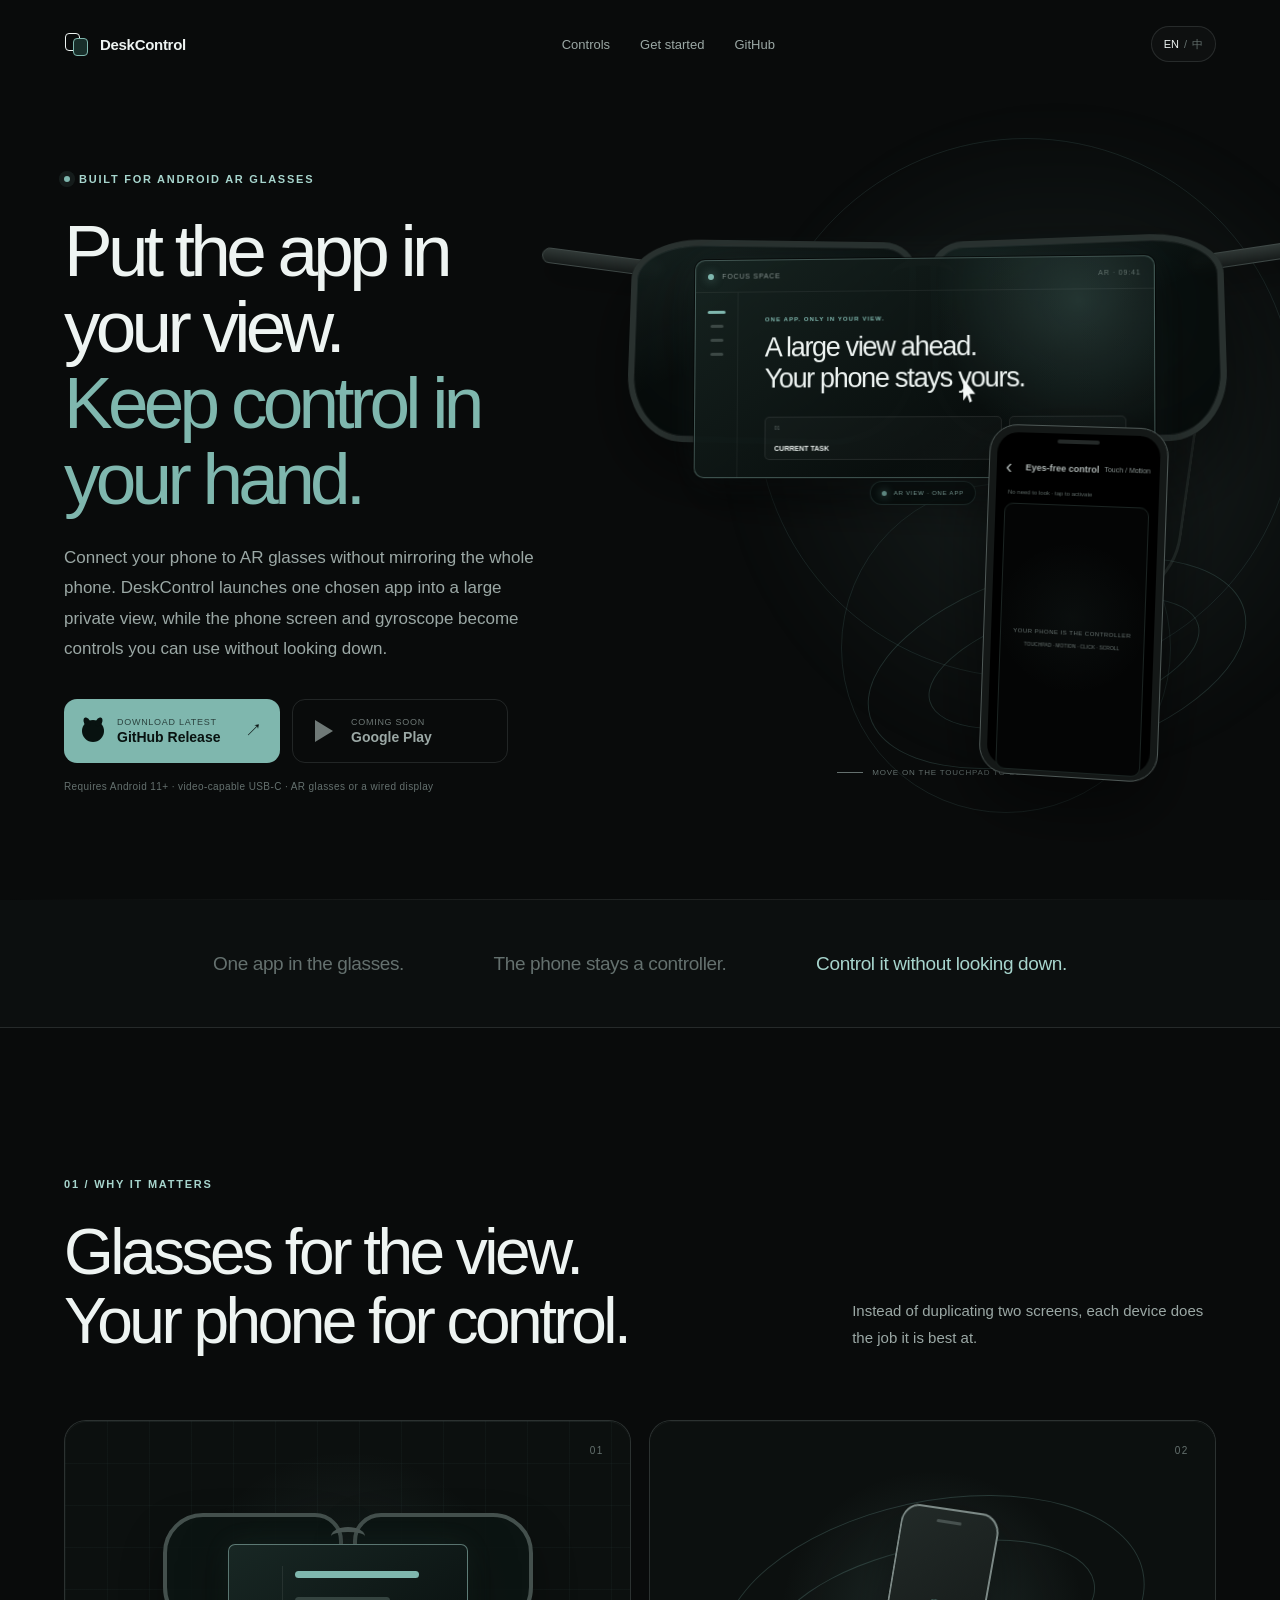
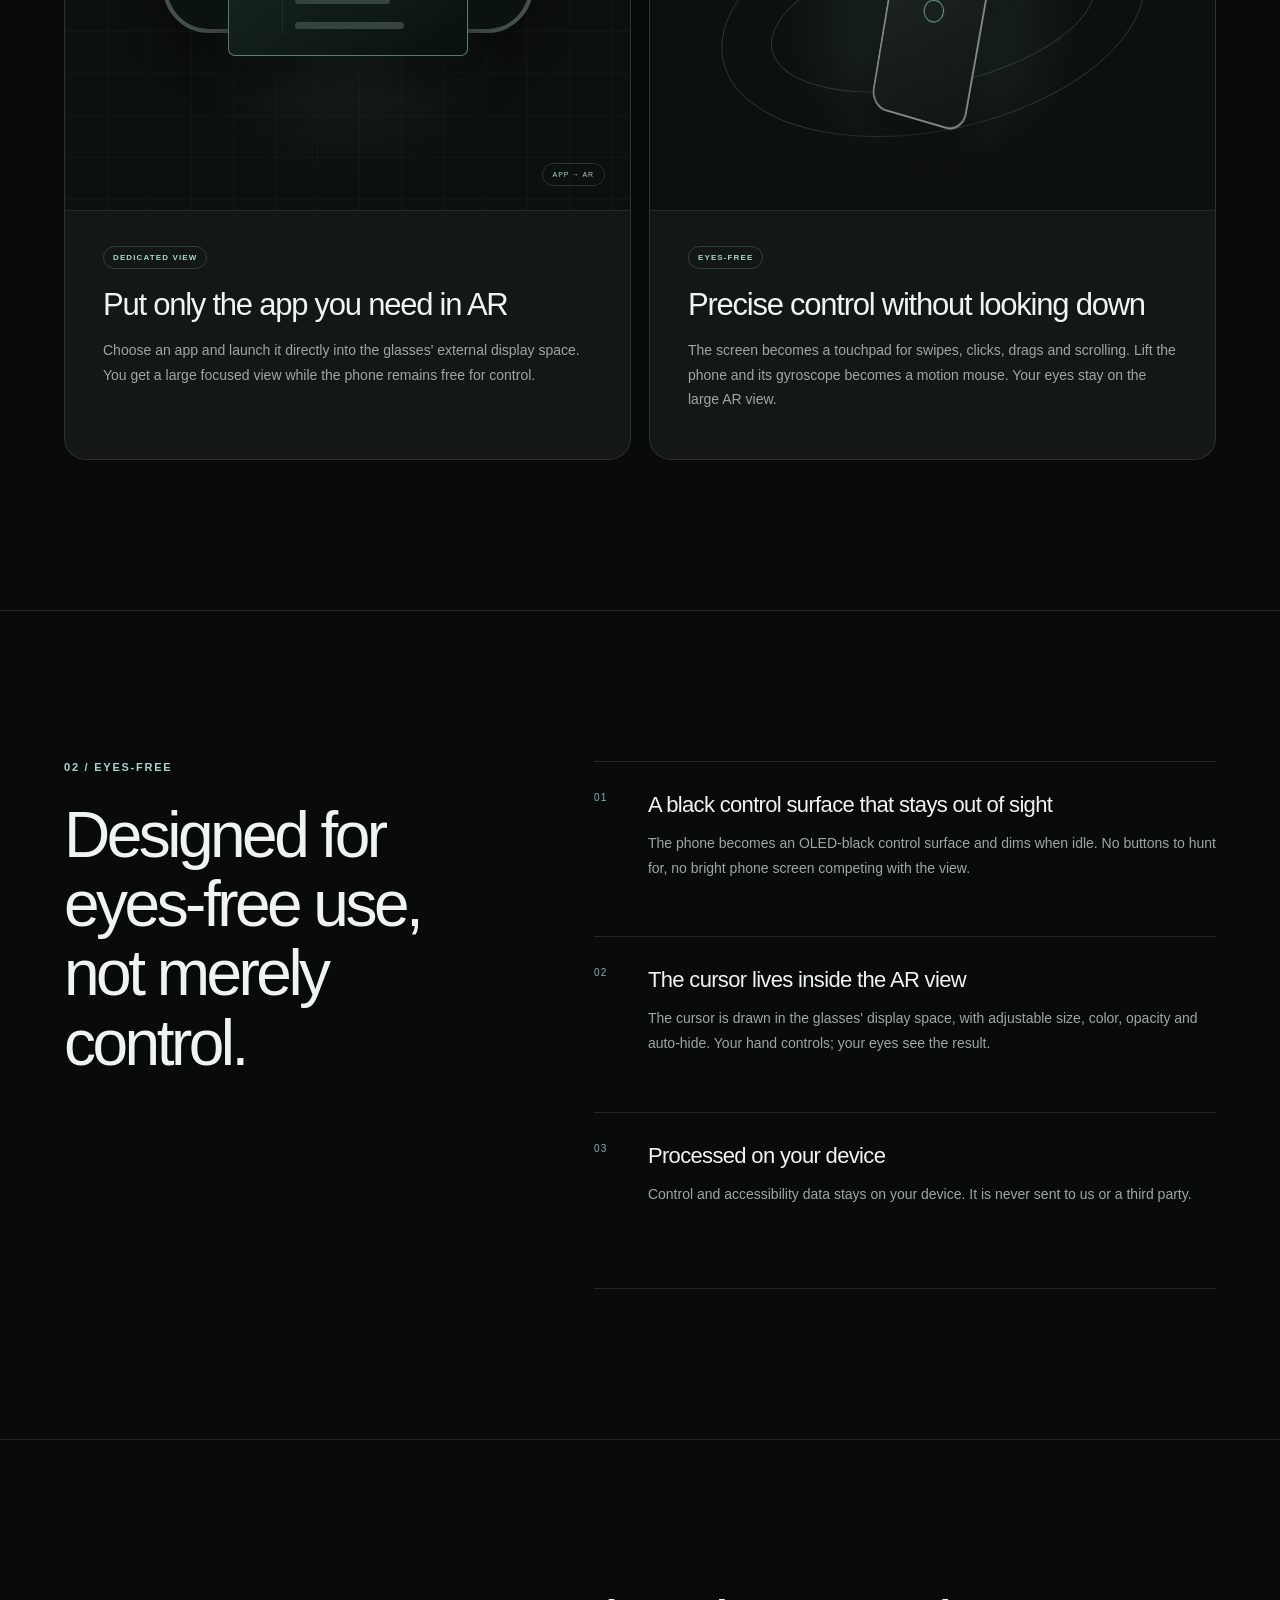
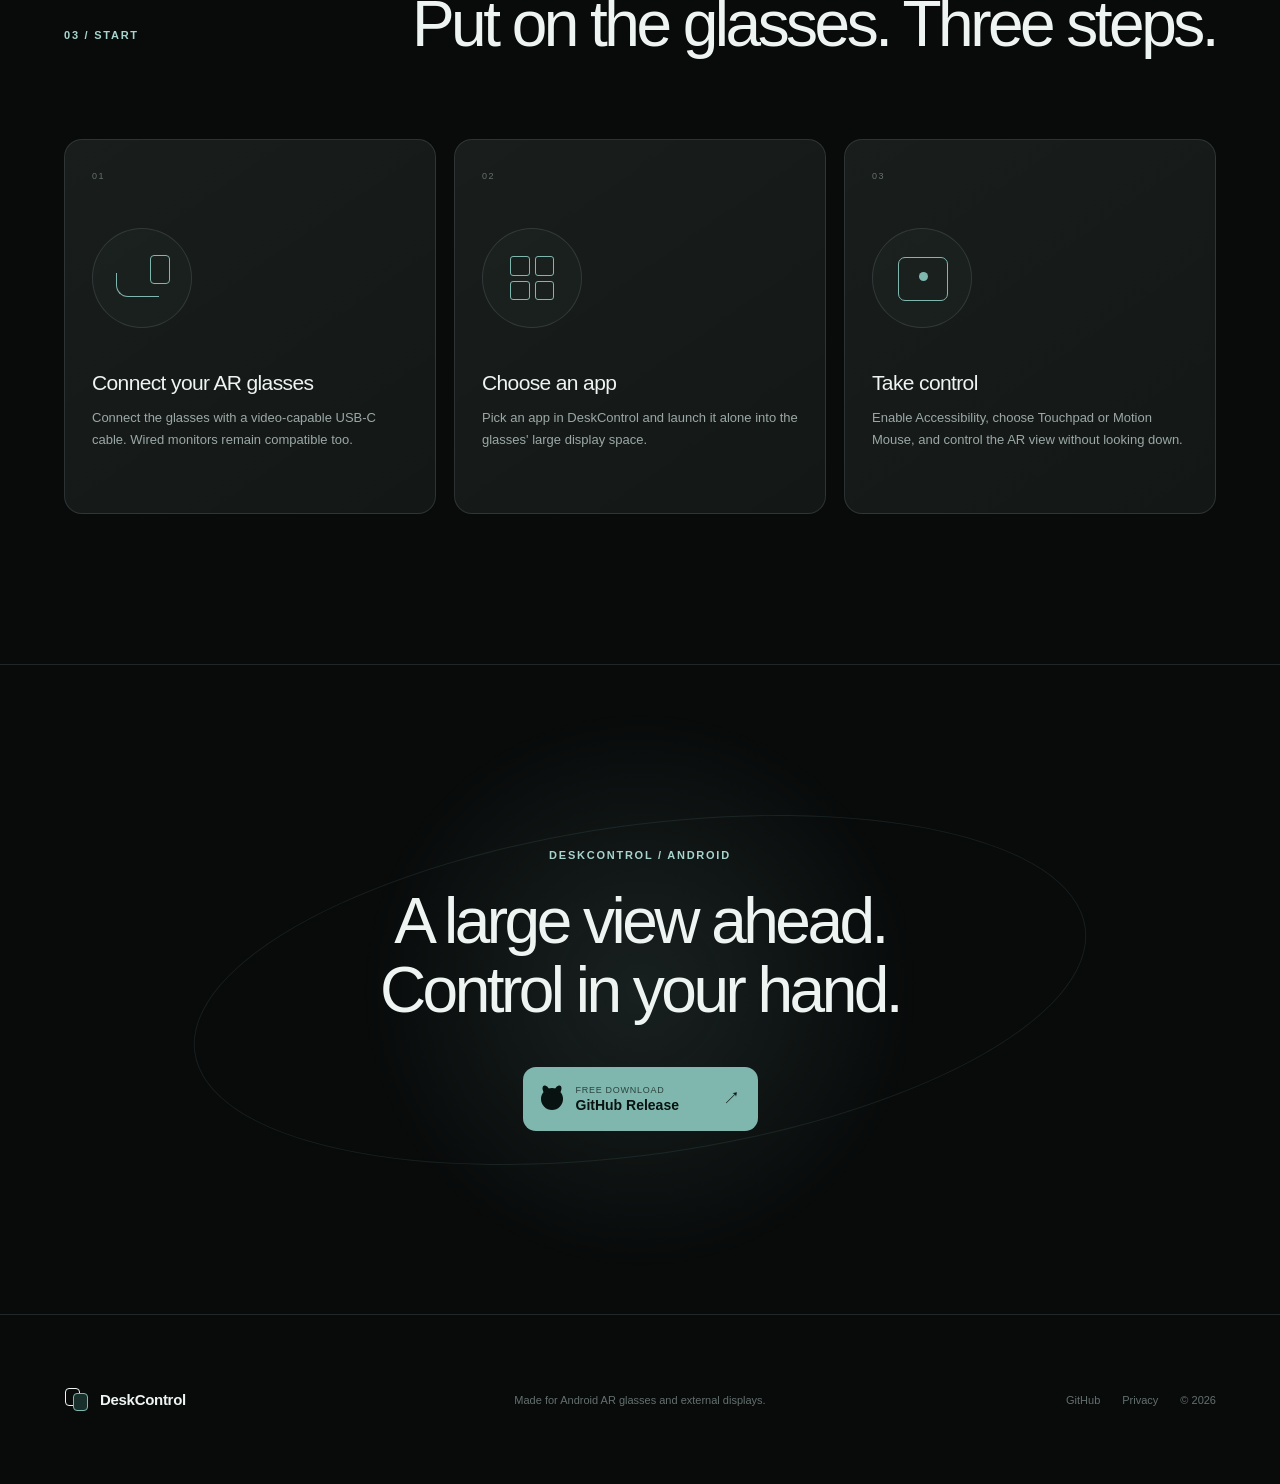
==== commit ded6758e: "focus website on AR glasses" ====
--- a/site/index.html
+++ b/site/index.html
@@ -4,13 +4,13 @@
     <meta charset="UTF-8">
     <meta name="viewport" content="width=device-width, initial-scale=1">
     <meta name="theme-color" content="#090b0b">
-    <meta name="description" content="DeskControl 把 Android 手机变成有线外接屏的触控板与体感鼠标。">
+    <meta name="description" content="DeskControl 把单独的 Android App 投进 AR 眼镜，并让手机成为可盲操的触控板与体感鼠标。">
     <meta property="og:type" content="website">
-    <meta property="og:title" content="DeskControl — 让外接屏真正可用">
-    <meta property="og:description" content="用手机上的触控板与体感鼠标，控制 Android 有线外接屏。">
+    <meta property="og:title" content="DeskControl — 把 App 戴在眼前">
+    <meta property="og:description" content="App 独立显示在 AR 眼镜，手机变成可盲操的触控板与体感鼠标。">
     <meta property="og:image" content="https://exiarepairii.github.io/deskcontrol/og.png">
     <meta name="twitter:card" content="summary_large_image">
-    <title>DeskControl — 让外接屏真正可用</title>
+    <title>DeskControl — 把 App 戴在眼前</title>
     <link rel="stylesheet" href="./styles.css">
     <script src="./script.js" defer></script>
 </head>
@@ -42,10 +42,10 @@
             <div class="hero-copy">
                 <div class="eyebrow">
                     <span class="status-dot"></span>
-                    <span data-zh="为 Android 有线外接屏而生" data-en="Built for wired Android displays">为 Android 有线外接屏而生</span>
-                </div>
-                <h1 data-zh="手机接上大屏，<br><em>不该停在投影。</em>" data-en="A bigger screen<br>deserves <em>real control.</em>">手机接上大屏，<br><em>不该停在投影。</em></h1>
-                <p class="hero-lede" data-zh="外接屏给了你更多空间，却拿走了顺手的指针。DeskControl 把手机变成触控板或体感鼠标，让应用、光标和手势都回到掌控之中。" data-en="An external display gives you more room, but no natural pointer. DeskControl turns your phone into a touchpad or motion mouse—so apps, cursor and gestures stay under your control.">外接屏给了你更多空间，却拿走了顺手的指针。DeskControl 把手机变成触控板或体感鼠标，让应用、光标和手势都回到掌控之中。</p>
+                    <span data-zh="为 Android AR 眼镜而生" data-en="Built for Android AR glasses">为 Android AR 眼镜而生</span>
+                </div>
+                <h1 data-zh="把 App 戴在眼前，<br><em>把控制握在手里。</em>" data-en="Put the app in your view.<br><em>Keep control in your hand.</em>">把 App 戴在眼前，<br><em>把控制握在手里。</em></h1>
+                <p class="hero-lede" data-zh="手机连上 AR 眼镜，不必把整个手机画面照搬过去。DeskControl 可以把你选择的 App 单独放进眼镜的大屏视野，同时让手机屏幕和陀螺仪变成无需低头的盲操控制器。" data-en="Connect your phone to AR glasses without mirroring the whole phone. DeskControl launches one chosen app into a large private view, while the phone screen and gyroscope become controls you can use without looking down.">手机连上 AR 眼镜，不必把整个手机画面照搬过去。DeskControl 可以把你选择的 App 单独放进眼镜的大屏视野，同时让手机屏幕和陀螺仪变成无需低头的盲操控制器。</p>
                 <div class="download-row">
                     <a class="download-button primary" href="https://github.com/exiarepairii/deskcontrol/releases/latest" target="_blank" rel="noreferrer">
                         <span class="github-icon" aria-hidden="true"></span>
@@ -63,82 +63,102 @@
                         </span>
                     </div>
                 </div>
-                <p class="requirements" data-zh="需要 Android 11+ · 支持视频输出的 USB-C · 有线外接屏" data-en="Requires Android 11+ · video-capable USB-C · wired external display">需要 Android 11+ · 支持视频输出的 USB-C · 有线外接屏</p>
-            </div>
-
-            <div class="hero-demo" aria-label="DeskControl 效果演示">
+                <p class="requirements" data-zh="需要 Android 11+ · 支持视频输出的 USB-C · AR 眼镜或有线外接屏" data-en="Requires Android 11+ · video-capable USB-C · AR glasses or a wired display">需要 Android 11+ · 支持视频输出的 USB-C · AR 眼镜或有线外接屏</p>
+            </div>
+
+            <div class="hero-demo ar-hero-demo" aria-label="AR 眼镜中的独立应用与手机盲操演示">
                 <div class="ambient-ring ring-one" aria-hidden="true"></div>
                 <div class="ambient-ring ring-two" aria-hidden="true"></div>
-                <div class="monitor">
-                    <div class="monitor-camera"></div>
-                    <div class="monitor-screen">
-                        <div class="desktop-bar">
-                            <div class="window-dots"><i></i><i></i><i></i></div>
-                            <span>FOCUS / 01</span>
-                            <span class="desktop-time">09:41</span>
-                        </div>
-                        <div class="desktop-content">
-                            <p data-zh="今日空间" data-en="TODAY'S SPACE">今日空间</p>
-                            <h2 data-zh="把小屏的限制，<br>留在身后。" data-en="Leave the limits<br>of a small screen behind.">把小屏的限制，<br>留在身后。</h2>
-                            <div class="desktop-cards">
-                                <div><span>01</span><b data-zh="连接" data-en="Connect">连接</b></div>
-                                <div><span>02</span><b data-zh="选择" data-en="Choose">选择</b></div>
-                                <div><span>03</span><b data-zh="控制" data-en="Control">控制</b></div>
+                <div class="ar-glasses" aria-hidden="true">
+                    <div class="glasses-arm arm-left"></div>
+                    <div class="glasses-arm arm-right"></div>
+                    <div class="glasses-lens lens-left"></div>
+                    <div class="glasses-lens lens-right"></div>
+                    <div class="glasses-bridge"></div>
+                    <div class="ar-app-screen">
+                        <div class="ar-app-bar">
+                            <div class="app-brand-dot"></div>
+                            <span data-zh="专注空间" data-en="FOCUS SPACE">专注空间</span>
+                            <span class="ar-app-status">AR · 09:41</span>
+                        </div>
+                        <div class="ar-app-content">
+                            <div class="ar-app-sidebar">
+                                <i class="active"></i><i></i><i></i><i></i>
+                            </div>
+                            <div class="ar-app-main">
+                                <p data-zh="眼镜里的独立 App" data-en="ONE APP. ONLY IN YOUR VIEW.">眼镜里的独立 App</p>
+                                <h2 data-zh="大屏在眼前，<br>手机仍是手机。" data-en="A large view ahead.<br>Your phone stays yours.">大屏在眼前，<br>手机仍是手机。</h2>
+                                <div class="ar-app-cards">
+                                    <div class="wide-card"><span>01</span><b data-zh="当前任务" data-en="CURRENT TASK">当前任务</b></div>
+                                    <div><span>02</span><b data-zh="稍后" data-en="LATER">稍后</b></div>
+                                </div>
                             </div>
                         </div>
                         <div class="demo-cursor" aria-hidden="true"></div>
                     </div>
-                    <div class="monitor-stand"></div>
-                </div>
+                    <div class="view-label">
+                        <span class="view-label-dot"></span>
+                        <span data-zh="AR 视野 · 独立应用" data-en="AR VIEW · ONE APP">AR 视野 · 独立应用</span>
+                    </div>
+                </div>
+                <div class="connection-cable" aria-hidden="true"></div>
                 <div class="phone">
                     <div class="phone-speaker"></div>
                     <div class="phone-ui">
                         <div class="phone-top">
                             <span>‹</span>
-                            <b data-zh="触控板" data-en="Touchpad">触控板</b>
-                            <small data-zh="体感" data-en="Motion">体感</small>
-                        </div>
-                        <p data-zh="轻触区域以激活" data-en="Tap the area to activate">轻触区域以激活</p>
+                            <b data-zh="盲操控制" data-en="Eyes-free control">盲操控制</b>
+                            <small data-zh="触控 / 体感" data-en="Touch / Motion">触控 / 体感</small>
+                        </div>
+                        <p data-zh="无需看屏幕 · 轻触区域以激活" data-en="No need to look · tap to activate">无需看屏幕 · 轻触区域以激活</p>
                         <div class="touch-surface" tabindex="0" role="application" aria-label="互动触控板演示">
                             <div class="finger-trace"></div>
                             <div class="touch-copy">
-                                <span data-zh="当前模式：触控" data-en="CURRENT MODE: TOUCH">当前模式：触控</span>
-                                <small data-zh="滑动 · 点击 · 拖拽 · 双指滚动" data-en="SWIPE · CLICK · DRAG · SCROLL">滑动 · 点击 · 拖拽 · 双指滚动</small>
-                            </div>
-                        </div>
-                    </div>
-                </div>
+                                <span data-zh="手机就是控制器" data-en="YOUR PHONE IS THE CONTROLLER">手机就是控制器</span>
+                                <small data-zh="触控板 · 体感鼠标 · 点击 · 滚动" data-en="TOUCHPAD · MOTION · CLICK · SCROLL">触控板 · 体感鼠标 · 点击 · 滚动</small>
+                            </div>
+                        </div>
+                    </div>
+                </div>
+                <div class="gyro-orbit gyro-one" aria-hidden="true"></div>
+                <div class="gyro-orbit gyro-two" aria-hidden="true"></div>
                 <p class="demo-hint">
                     <span class="hint-line"></span>
-                    <span data-zh="在触控板上移动试试" data-en="Try moving on the touchpad">在触控板上移动试试</span>
+                    <span data-zh="移动触控板，看看眼镜里的光标" data-en="Move on the touchpad to control the AR cursor">移动触控板，看看眼镜里的光标</span>
                 </p>
             </div>
         </section>
 
         <section class="proof-strip" aria-label="产品特点">
-            <p data-zh="不是镜像。" data-en="Not mirroring.">不是镜像。</p>
-            <p data-zh="不是远程桌面。" data-en="Not remote desktop.">不是远程桌面。</p>
-            <p class="accent" data-zh="是原生的第二块屏幕。" data-en="A native second screen.">是原生的第二块屏幕。</p>
+            <p data-zh="App 单独上眼镜。" data-en="One app in the glasses.">App 单独上眼镜。</p>
+            <p data-zh="手机留作控制器。" data-en="The phone stays a controller.">手机留作控制器。</p>
+            <p class="accent" data-zh="全程不用低头看。" data-en="Control it without looking down.">全程不用低头看。</p>
         </section>
 
         <section class="modes-section" id="modes">
             <div class="section-heading">
-                <p class="section-kicker">01 / CONTROL</p>
-                <h2 data-zh="两种方式，<br>同一个光标。" data-en="Two ways to move.<br>One precise cursor.">两种方式，<br>同一个光标。</h2>
-                <p data-zh="坐在桌前，或者靠在沙发上。DeskControl 会适应你，而不是反过来。" data-en="At a desk or leaning back on the sofa. DeskControl adapts to you—not the other way around.">坐在桌前，或者靠在沙发上。DeskControl 会适应你，而不是反过来。</p>
+                <p class="section-kicker">01 / WHY IT MATTERS</p>
+                <h2 data-zh="眼镜负责显示，<br>手机负责操控。" data-en="Glasses for the view.<br>Your phone for control.">眼镜负责显示，<br>手机负责操控。</h2>
+                <p data-zh="不把两个屏幕变成一模一样，而是让它们各自做最擅长的事。" data-en="Instead of duplicating two screens, each device does the job it is best at.">不把两个屏幕变成一模一样，而是让它们各自做最擅长的事。</p>
             </div>
             <div class="mode-grid">
                 <article class="mode-card touch-card">
                     <div class="card-index">01</div>
-                    <div class="card-visual touch-visual" aria-hidden="true">
-                        <div class="gesture-path"></div>
-                        <span class="gesture-dot"></span>
-                        <span class="gesture-dot second"></span>
+                    <div class="card-visual ar-card-visual" aria-hidden="true">
+                        <div class="mini-glasses">
+                            <div class="mini-lens"></div><div class="mini-lens"></div>
+                            <div class="mini-bridge"></div>
+                            <div class="mini-app">
+                                <i></i>
+                                <span></span><span></span><span></span>
+                            </div>
+                        </div>
+                        <div class="separate-tag">APP → AR</div>
                     </div>
                     <div class="card-copy">
-                        <span class="mode-pill" data-zh="精确" data-en="PRECISE">精确</span>
-                        <h3 data-zh="触控板" data-en="Touchpad">触控板</h3>
-                        <p data-zh="滑动移动、轻触点击、长按拖拽、双指滚动。熟悉的操作，不需要重新学习。" data-en="Swipe to move, tap to click, hold to drag and use two fingers to scroll. Familiar from the first touch.">滑动移动、轻触点击、长按拖拽、双指滚动。熟悉的操作，不需要重新学习。</p>
+                        <span class="mode-pill" data-zh="独立显示" data-en="DEDICATED VIEW">独立显示</span>
+                        <h3 data-zh="只把需要的 App 放进眼镜" data-en="Put only the app you need in AR">只把需要的 App 放进眼镜</h3>
+                        <p data-zh="选择一个应用，直接启动到眼镜的外接显示空间。眼前是沉浸式大屏 App，手机本身不用被镜像画面占满。" data-en="Choose an app and launch it directly into the glasses' external display space. You get a large focused view while the phone remains free for control.">选择一个应用，直接启动到眼镜的外接显示空间。眼前是沉浸式大屏 App，手机本身不用被镜像画面占满。</p>
                     </div>
                 </article>
                 <article class="mode-card motion-card">
@@ -151,9 +171,9 @@
                         <div class="orbit orbit-b"></div>
                     </div>
                     <div class="card-copy">
-                        <span class="mode-pill" data-zh="自由" data-en="FLUID">自由</span>
-                        <h3 data-zh="体感鼠标" data-en="Motion mouse">体感鼠标</h3>
-                        <p data-zh="轻转手机即可瞄准光标，触摸完成点击和手势。握住音量减键，随时快速校准。" data-en="Turn your phone gently to aim, then touch for clicks and gestures. Hold Volume Down to recalibrate anytime.">轻转手机即可瞄准光标，触摸完成点击和手势。握住音量减键，随时快速校准。</p>
+                        <span class="mode-pill" data-zh="盲操" data-en="EYES-FREE">盲操</span>
+                        <h3 data-zh="不用看手机，也能精确控制" data-en="Precise control without looking down">不用看手机，也能精确控制</h3>
+                        <p data-zh="手机屏幕是触控板：滑动、点击、拖拽、双指滚动；拿起手机又是体感鼠标：轻转手腕即可瞄准。视线始终留在眼镜里的大屏。" data-en="The screen becomes a touchpad for swipes, clicks, drags and scrolling. Lift the phone and its gyroscope becomes a motion mouse. Your eyes stay on the large AR view.">手机屏幕是触控板：滑动、点击、拖拽、双指滚动；拿起手机又是体感鼠标：轻转手腕即可瞄准。视线始终留在眼镜里的大屏。</p>
                     </div>
                 </article>
             </div>
@@ -161,22 +181,22 @@
 
         <section class="details-section">
             <div class="detail-copy">
-                <p class="section-kicker">02 / DETAILS</p>
-                <h2 data-zh="为长时间使用，<br>做好了细节。" data-en="Details that make<br>long sessions feel easy.">为长时间使用，<br>做好了细节。</h2>
+                <p class="section-kicker">02 / EYES-FREE</p>
+                <h2 data-zh="为盲操而设计，<br>不只是能控制。" data-en="Designed for eyes-free use,<br>not merely control.">为盲操而设计，<br>不只是能控制。</h2>
             </div>
             <div class="detail-list">
                 <article>
                     <span>01</span>
                     <div>
-                        <h3 data-zh="OLED 纯黑控制面" data-en="OLED-black control surface">OLED 纯黑控制面</h3>
-                        <p data-zh="进入控制后自动保持屏幕常亮，并在闲置 10 秒后温和调暗；离开时恢复原亮度。" data-en="Keeps the screen awake while in control, gently dims after 10 seconds, and restores brightness when you leave.">进入控制后自动保持屏幕常亮，并在闲置 10 秒后温和调暗；离开时恢复原亮度。</p>
+                        <h3 data-zh="纯黑控制面，不抢眼睛" data-en="A black control surface that stays out of sight">纯黑控制面，不抢眼睛</h3>
+                        <p data-zh="手机进入 OLED 纯黑控制页，闲置后自动调暗。你不用辨认按钮，也不会被手机亮光打断眼镜里的画面。" data-en="The phone becomes an OLED-black control surface and dims when idle. No buttons to hunt for, no bright phone screen competing with the view.">手机进入 OLED 纯黑控制页，闲置后自动调暗。你不用辨认按钮，也不会被手机亮光打断眼镜里的画面。</p>
                     </div>
                 </article>
                 <article>
                     <span>02</span>
                     <div>
-                        <h3 data-zh="每块屏幕独立光标" data-en="A cursor for each display">每块屏幕独立光标</h3>
-                        <p data-zh="光标直接绘制在外接屏，可调大小、颜色、透明度与自动隐藏时间。" data-en="The cursor is rendered directly on the external display, with adjustable size, color, opacity and auto-hide.">光标直接绘制在外接屏，可调大小、颜色、透明度与自动隐藏时间。</p>
+                        <h3 data-zh="光标直接留在眼镜里" data-en="The cursor lives inside the AR view">光标直接留在眼镜里</h3>
+                        <p data-zh="光标绘制在眼镜的显示空间，可调大小、颜色、透明度与自动隐藏。手上只需感受触控或转动，结果始终在眼前。" data-en="The cursor is drawn in the glasses' display space, with adjustable size, color, opacity and auto-hide. Your hand controls; your eyes see the result.">光标绘制在眼镜的显示空间，可调大小、颜色、透明度与自动隐藏。手上只需感受触控或转动，结果始终在眼前。</p>
                     </div>
                 </article>
                 <article>
@@ -192,26 +212,26 @@
         <section class="steps-section" id="how">
             <div class="steps-header">
                 <p class="section-kicker">03 / START</p>
-                <h2 data-zh="一根线，三步开始。" data-en="One cable. Three steps.">一根线，三步开始。</h2>
+                <h2 data-zh="戴上眼镜，三步开始。" data-en="Put on the glasses. Three steps.">戴上眼镜，三步开始。</h2>
             </div>
             <ol class="steps">
                 <li>
                     <span class="step-number">01</span>
                     <div class="step-icon cable-icon" aria-hidden="true"><i></i></div>
-                    <h3 data-zh="连接屏幕" data-en="Connect a display">连接屏幕</h3>
-                    <p data-zh="通过支持视频输出的 USB-C 线连接显示器或扩展坞。" data-en="Connect a monitor or dock using a video-capable USB-C cable.">通过支持视频输出的 USB-C 线连接显示器或扩展坞。</p>
+                    <h3 data-zh="连接 AR 眼镜" data-en="Connect your AR glasses">连接 AR 眼镜</h3>
+                    <p data-zh="通过支持视频输出的 USB-C 线连接眼镜；普通有线显示器同样兼容。" data-en="Connect the glasses with a video-capable USB-C cable. Wired monitors remain compatible too.">通过支持视频输出的 USB-C 线连接眼镜；普通有线显示器同样兼容。</p>
                 </li>
                 <li>
                     <span class="step-number">02</span>
                     <div class="step-icon app-icon" aria-hidden="true"><i></i><i></i><i></i><i></i></div>
                     <h3 data-zh="选择应用" data-en="Choose an app">选择应用</h3>
-                    <p data-zh="在 DeskControl 中选择应用，把它直接启动到外接屏。" data-en="Pick an app in DeskControl and launch it directly on the external display.">在 DeskControl 中选择应用，把它直接启动到外接屏。</p>
+                    <p data-zh="在 DeskControl 中选择应用，把它单独启动到眼镜的大屏视野。" data-en="Pick an app in DeskControl and launch it alone into the glasses' large display space.">在 DeskControl 中选择应用，把它单独启动到眼镜的大屏视野。</p>
                 </li>
                 <li>
                     <span class="step-number">03</span>
                     <div class="step-icon control-icon" aria-hidden="true"><i></i><b></b></div>
                     <h3 data-zh="开始控制" data-en="Take control">开始控制</h3>
-                    <p data-zh="开启无障碍服务，选择触控或体感，让手机成为你的控制器。" data-en="Enable Accessibility, choose Touch or Motion, and use your phone as the controller.">开启无障碍服务，选择触控或体感，让手机成为你的控制器。</p>
+                    <p data-zh="开启无障碍服务，选择触控板或体感鼠标，视线留在眼前直接盲操。" data-en="Enable Accessibility, choose Touchpad or Motion Mouse, and control the AR view without looking down.">开启无障碍服务，选择触控板或体感鼠标，视线留在眼前直接盲操。</p>
                 </li>
             </ol>
         </section>
@@ -219,7 +239,7 @@
         <section class="final-cta">
             <div class="cta-orbit" aria-hidden="true"></div>
             <p class="section-kicker">DESKCONTROL / ANDROID</p>
-            <h2 data-zh="让外接屏，<br>不止是更大。" data-en="Make your second screen<br>more than bigger.">让外接屏，<br>不止是更大。</h2>
+            <h2 data-zh="眼前是大屏，<br>手上是控制。" data-en="A large view ahead.<br>Control in your hand.">眼前是大屏，<br>手上是控制。</h2>
             <a class="download-button primary cta-button" href="https://github.com/exiarepairii/deskcontrol/releases/latest" target="_blank" rel="noreferrer">
                 <span class="github-icon" aria-hidden="true"></span>
                 <span>
@@ -236,7 +256,7 @@
             <span class="brand-mark" aria-hidden="true"><span></span><span></span></span>
             <span>DeskControl</span>
         </a>
-        <p data-zh="为 Android 外接屏而做。" data-en="Made for Android external displays.">为 Android 外接屏而做。</p>
+        <p data-zh="为 Android AR 眼镜与外接显示而做。" data-en="Made for Android AR glasses and external displays.">为 Android AR 眼镜与外接显示而做。</p>
         <div class="footer-links">
             <a href="https://github.com/exiarepairii/deskcontrol" target="_blank" rel="noreferrer">GitHub</a>
             <a href="https://github.com/exiarepairii/deskcontrol/blob/main/docs/privacy-policy.md" target="_blank" rel="noreferrer" data-zh="隐私政策" data-en="Privacy">隐私政策</a>
--- a/site/styles.css
+++ b/site/styles.css
@@ -370,124 +370,246 @@
     height: 330px;
 }
 
-.monitor {
-    position: absolute;
-    top: 24px;
-    right: 1%;
-    width: min(92%, 650px);
-    transform: rotateY(-5deg) rotateX(1deg);
+.ar-glasses {
+    position: absolute;
+    z-index: 3;
+    top: 28px;
+    right: -1%;
+    width: min(100%, 670px);
+    height: 300px;
+    transform: rotateY(-4deg) rotateX(2deg);
     transform-style: preserve-3d;
 }
 
-.monitor-screen {
-    position: relative;
-    height: 385px;
+.glasses-lens {
+    position: absolute;
+    z-index: 1;
+    top: 27px;
+    width: 48.5%;
+    height: 206px;
     overflow: hidden;
-    border: 7px solid #252c2b;
+    border: 6px solid #29312f;
+    background:
+        linear-gradient(155deg, rgba(127, 183, 174, 0.12), transparent 48%),
+        rgba(8, 14, 13, 0.86);
+    box-shadow:
+        0 34px 75px rgba(0, 0, 0, 0.52),
+        inset 0 0 0 1px rgba(255, 255, 255, 0.06),
+        inset 0 -30px 80px rgba(0, 0, 0, 0.28);
+    backdrop-filter: blur(4px);
+}
+
+.lens-left {
+    left: 0;
+    border-radius: 72px 34px 86px 58px / 42px 30px 72px 68px;
+    transform: rotate(1.5deg);
+}
+
+.lens-right {
+    right: 0;
+    border-radius: 34px 72px 58px 86px / 30px 42px 68px 72px;
+    transform: rotate(-1.5deg);
+}
+
+.glasses-bridge {
+    position: absolute;
+    z-index: 5;
+    top: 47px;
+    left: 50%;
+    width: 64px;
+    height: 34px;
+    border-top: 7px solid #313a38;
+    border-radius: 50%;
+    transform: translateX(-50%);
+}
+
+.glasses-arm {
+    position: absolute;
+    z-index: 0;
+    top: 39px;
+    width: 126px;
+    height: 16px;
+    border: 1px solid #404a48;
+    border-radius: 9px;
+    background: linear-gradient(180deg, #303836, #171c1b);
+    box-shadow: 0 14px 30px rgba(0, 0, 0, 0.38);
+}
+
+.arm-left {
+    left: -92px;
+    transform: rotate(8deg);
+}
+
+.arm-right {
+    right: -92px;
+    transform: rotate(-8deg);
+}
+
+.ar-app-screen {
+    position: absolute;
+    z-index: 2;
+    top: 50px;
+    left: 12%;
+    width: 76%;
+    height: 218px;
+    overflow: hidden;
+    border: 1px solid rgba(167, 213, 205, 0.34);
+    border-radius: 10px;
+    background:
+        radial-gradient(circle at 84% 20%, rgba(127, 183, 174, 0.21), transparent 34%),
+        linear-gradient(145deg, rgba(22, 35, 32, 0.95), rgba(8, 14, 13, 0.96) 65%);
+    box-shadow:
+        0 0 0 1px rgba(0, 0, 0, 0.58),
+        0 22px 55px rgba(0, 0, 0, 0.45),
+        0 0 42px rgba(127, 183, 174, 0.08);
+    transform: translateZ(20px);
+}
+
+.ar-app-bar {
+    display: flex;
+    height: 32px;
+    padding: 0 12px;
+    align-items: center;
+    gap: 8px;
+    border-bottom: 1px solid rgba(255, 255, 255, 0.06);
+    color: #879491;
+    font-size: 7px;
+    letter-spacing: 0.12em;
+}
+
+.app-brand-dot {
+    width: 6px;
+    height: 6px;
+    border-radius: 50%;
+    background: var(--accent);
+    box-shadow: 0 0 10px rgba(127, 183, 174, 0.65);
+}
+
+.ar-app-status {
+    margin-left: auto;
+    color: #5f6e6a;
+}
+
+.ar-app-content {
+    display: grid;
+    height: calc(100% - 32px);
+    grid-template-columns: 43px 1fr;
+}
+
+.ar-app-sidebar {
+    display: flex;
+    padding-top: 18px;
+    align-items: center;
+    flex-direction: column;
+    gap: 11px;
+    border-right: 1px solid rgba(255, 255, 255, 0.05);
+}
+
+.ar-app-sidebar i {
+    width: 13px;
+    height: 3px;
+    border-radius: 3px;
+    background: #3c4845;
+}
+
+.ar-app-sidebar i.active {
+    width: 18px;
+    background: var(--accent);
+}
+
+.ar-app-main {
+    padding: 24px 27px 20px;
+}
+
+.ar-app-main > p {
+    margin-bottom: 10px;
+    color: var(--accent);
+    font-size: 6px;
+    font-weight: 700;
+    letter-spacing: 0.18em;
+    text-transform: uppercase;
+}
+
+.ar-app-main h2 {
+    margin-bottom: 22px;
+    font-size: clamp(18px, 2.2vw, 27px);
+    font-weight: 500;
+    line-height: 1.15;
+    letter-spacing: -0.05em;
+}
+
+.ar-app-cards {
+    display: grid;
+    grid-template-columns: 1.35fr 0.65fr;
+    gap: 7px;
+}
+
+.ar-app-cards div {
+    display: flex;
+    height: 43px;
+    padding: 7px 9px;
+    flex-direction: column;
+    justify-content: space-between;
+    border: 1px solid rgba(255, 255, 255, 0.08);
+    border-radius: 5px;
+    background: rgba(255, 255, 255, 0.025);
+}
+
+.ar-app-cards span {
+    color: var(--faint);
+    font-size: 5px;
+}
+
+.ar-app-cards b {
+    font-size: 7px;
+    font-weight: 600;
+}
+
+.view-label {
+    position: absolute;
+    z-index: 6;
+    bottom: 6px;
+    left: 50%;
+    display: flex;
+    height: 24px;
+    padding: 0 11px;
+    align-items: center;
+    gap: 7px;
+    border: 1px solid rgba(127, 183, 174, 0.22);
     border-radius: 13px;
-    background:
-        radial-gradient(circle at 82% 22%, rgba(127, 183, 174, 0.18), transparent 35%),
-        linear-gradient(145deg, #16211f, #0c1110 64%);
-    box-shadow: 0 35px 70px rgba(0, 0, 0, 0.42), inset 0 0 0 1px rgba(255, 255, 255, 0.05);
-}
-
-.monitor-camera {
-    position: absolute;
-    z-index: 3;
-    top: 3px;
-    left: 50%;
-    width: 4px;
-    height: 4px;
-    border-radius: 50%;
-    background: #050606;
+    background: rgba(8, 14, 13, 0.86);
+    color: var(--accent-bright);
+    font-size: 6px;
+    letter-spacing: 0.13em;
     transform: translateX(-50%);
 }
 
-.desktop-bar {
-    display: flex;
-    height: 42px;
-    padding: 0 15px;
-    align-items: center;
-    justify-content: space-between;
-    border-bottom: 1px solid rgba(255, 255, 255, 0.06);
-    color: #70807d;
-    font-size: 8px;
-    letter-spacing: 0.16em;
-}
-
-.window-dots {
-    display: flex;
-    gap: 5px;
-}
-
-.window-dots i {
+.view-label-dot {
     width: 5px;
     height: 5px;
     border-radius: 50%;
-    background: #45504e;
-}
-
-.desktop-content {
-    padding: 54px 48px;
-}
-
-.desktop-content > p {
-    margin-bottom: 14px;
-    color: var(--accent);
-    font-size: 8px;
-    font-weight: 700;
-    letter-spacing: 0.2em;
-}
-
-.desktop-content h2 {
-    margin-bottom: 42px;
-    font-size: clamp(24px, 3vw, 40px);
-    font-weight: 500;
-    line-height: 1.15;
-    letter-spacing: -0.05em;
-}
-
-.desktop-cards {
-    display: grid;
-    grid-template-columns: repeat(3, 1fr);
-    gap: 9px;
-}
-
-.desktop-cards div {
-    display: flex;
-    height: 60px;
-    padding: 10px 12px;
-    flex-direction: column;
-    justify-content: space-between;
-    border: 1px solid rgba(255, 255, 255, 0.08);
-    border-radius: 7px;
-    background: rgba(255, 255, 255, 0.025);
-}
-
-.desktop-cards span {
-    color: var(--faint);
-    font-size: 7px;
-}
-
-.desktop-cards b {
-    font-size: 9px;
-    font-weight: 600;
-}
-
-.monitor-stand {
-    position: relative;
-    width: 160px;
-    height: 55px;
-    margin: 0 auto;
-    background: linear-gradient(90deg, transparent 31%, #1c2221 31%, #343b3a 50%, #1c2221 69%, transparent 69%);
-    clip-path: polygon(37% 0, 63% 0, 68% 82%, 94% 88%, 100% 100%, 0 100%, 6% 88%, 32% 82%);
+    background: var(--accent);
+    box-shadow: 0 0 8px var(--accent);
+}
+
+.connection-cable {
+    position: absolute;
+    z-index: 1;
+    top: 214px;
+    right: 5%;
+    width: 184px;
+    height: 205px;
+    border-right: 3px solid #252d2b;
+    border-bottom: 3px solid #252d2b;
+    border-radius: 0 0 78px;
+    transform: rotate(8deg);
 }
 
 .phone {
     position: absolute;
     z-index: 5;
-    right: 8%;
-    bottom: 16px;
+    right: 9%;
+    bottom: 5px;
     width: 178px;
     height: 352px;
     padding: 7px;
@@ -497,6 +619,29 @@
     background: #141817;
     box-shadow: 0 30px 70px rgba(0, 0, 0, 0.55);
     transform: rotateY(-8deg) rotateZ(2deg);
+}
+
+.gyro-orbit {
+    position: absolute;
+    z-index: 2;
+    right: 2%;
+    bottom: 64px;
+    border: 1px solid rgba(127, 183, 174, 0.2);
+    border-radius: 50%;
+    pointer-events: none;
+    transform: rotate(-16deg);
+}
+
+.gyro-one {
+    width: 280px;
+    height: 112px;
+}
+
+.gyro-two {
+    right: -6%;
+    bottom: 25px;
+    width: 390px;
+    height: 190px;
 }
 
 .phone-speaker {
@@ -737,7 +882,8 @@
     border-bottom: 1px solid var(--stroke);
 }
 
-.touch-visual {
+.ar-card-visual {
+    overflow: hidden;
     background:
         linear-gradient(rgba(127, 183, 174, 0.045) 1px, transparent 1px),
         linear-gradient(90deg, rgba(127, 183, 174, 0.045) 1px, transparent 1px),
@@ -746,36 +892,94 @@
     background-size: 42px 42px, 42px 42px, auto, auto;
 }
 
-.gesture-path {
-    position: absolute;
-    top: 28%;
-    left: 26%;
-    width: 48%;
-    height: 44%;
-    border: 1px solid rgba(167, 213, 205, 0.45);
-    border-left-color: transparent;
-    border-bottom-color: transparent;
+.mini-glasses {
+    position: absolute;
+    top: 92px;
+    left: 50%;
+    display: flex;
+    width: 370px;
+    height: 178px;
+    gap: 10px;
+    transform: translateX(-50%);
+}
+
+.mini-lens {
+    width: calc(50% - 5px);
+    height: 120px;
+    border: 4px solid #44504d;
+    border-radius: 40px 28px 52px 46px;
+    background: rgba(12, 21, 19, 0.88);
+    box-shadow: 0 20px 40px rgba(0, 0, 0, 0.35);
+}
+
+.mini-lens:nth-child(2) {
+    border-radius: 28px 40px 46px 52px;
+}
+
+.mini-bridge {
+    position: absolute;
+    top: 14px;
+    left: 50%;
+    width: 34px;
+    height: 19px;
+    border-top: 5px solid #4c5855;
     border-radius: 50%;
-    transform: rotate(22deg);
-}
-
-.gesture-dot {
-    position: absolute;
-    top: 46%;
-    left: 35%;
-    width: 54px;
-    height: 54px;
-    border: 1px solid rgba(167, 213, 205, 0.6);
-    border-radius: 50%;
-    background: rgba(127, 183, 174, 0.08);
-    box-shadow: 0 0 0 12px rgba(127, 183, 174, 0.025);
-}
-
-.gesture-dot.second {
-    top: 31%;
-    left: 61%;
-    width: 31px;
-    height: 31px;
+    transform: translateX(-50%);
+}
+
+.mini-app {
+    position: absolute;
+    top: 31px;
+    left: 50%;
+    display: grid;
+    width: 240px;
+    height: 112px;
+    padding: 21px 20px;
+    grid-template-columns: 34px 1fr;
+    grid-template-rows: repeat(3, 1fr);
+    gap: 8px 12px;
+    border: 1px solid rgba(167, 213, 205, 0.5);
+    border-radius: 7px;
+    background: linear-gradient(145deg, #182724, #09100f);
+    box-shadow: 0 15px 45px rgba(0, 0, 0, 0.5), 0 0 28px rgba(127, 183, 174, 0.09);
+    transform: translateX(-50%);
+}
+
+.mini-app i {
+    grid-row: 1 / 4;
+    border-right: 1px solid rgba(255, 255, 255, 0.08);
+}
+
+.mini-app span {
+    height: 7px;
+    align-self: center;
+    border-radius: 5px;
+    background: #354440;
+}
+
+.mini-app span:nth-of-type(1) {
+    width: 82%;
+    background: var(--accent);
+}
+
+.mini-app span:nth-of-type(2) {
+    width: 63%;
+}
+
+.mini-app span:nth-of-type(3) {
+    width: 72%;
+}
+
+.separate-tag {
+    position: absolute;
+    right: 25px;
+    bottom: 24px;
+    padding: 7px 10px;
+    border: 1px solid rgba(127, 183, 174, 0.22);
+    border-radius: 12px;
+    color: var(--accent-bright);
+    font-size: 7px;
+    letter-spacing: 0.13em;
 }
 
 .motion-visual {
@@ -1168,26 +1372,28 @@
         margin-top: 10px;
     }
 
-    .monitor {
-        top: 30px;
-        right: -15%;
-        width: 112%;
-    }
-
-    .monitor-screen {
-        height: 305px;
-    }
-
-    .desktop-content {
-        padding: 36px 29px;
-    }
-
-    .desktop-content h2 {
-        margin-bottom: 28px;
+    .ar-glasses {
+        top: 26px;
+        right: -22%;
+        width: 135%;
+        transform: scale(0.88);
+    }
+
+    .glasses-arm {
+        display: none;
+    }
+
+    .ar-app-main {
+        padding: 22px 22px 18px;
+    }
+
+    .ar-app-main h2 {
+        margin-bottom: 18px;
+        font-size: 21px;
     }
 
     .phone {
-        right: 3%;
+        right: 1%;
         bottom: 5px;
         width: 141px;
         height: 282px;
@@ -1200,6 +1406,19 @@
 
     .touch-surface {
         height: 211px;
+    }
+
+    .connection-cable {
+        right: 1%;
+    }
+
+    .gyro-one {
+        right: -9%;
+        width: 220px;
+    }
+
+    .gyro-two {
+        display: none;
     }
 
     .demo-hint {
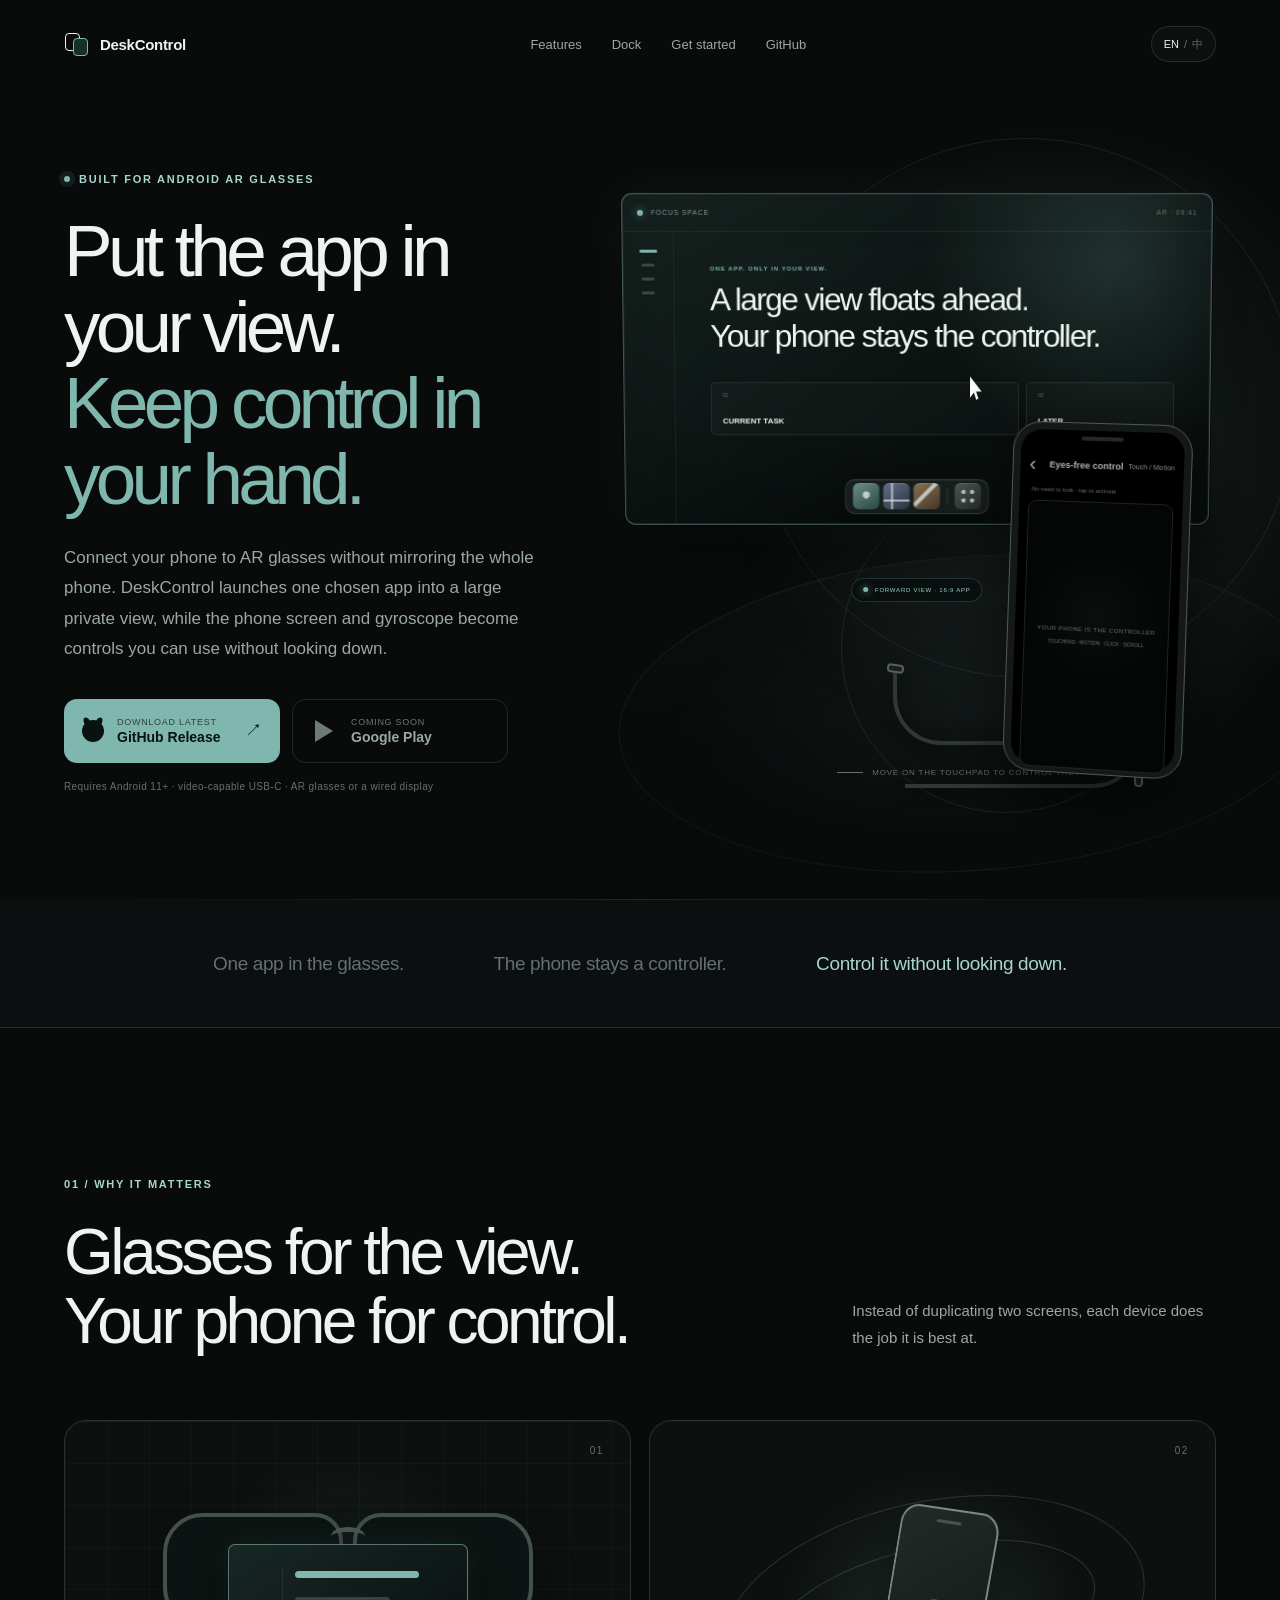
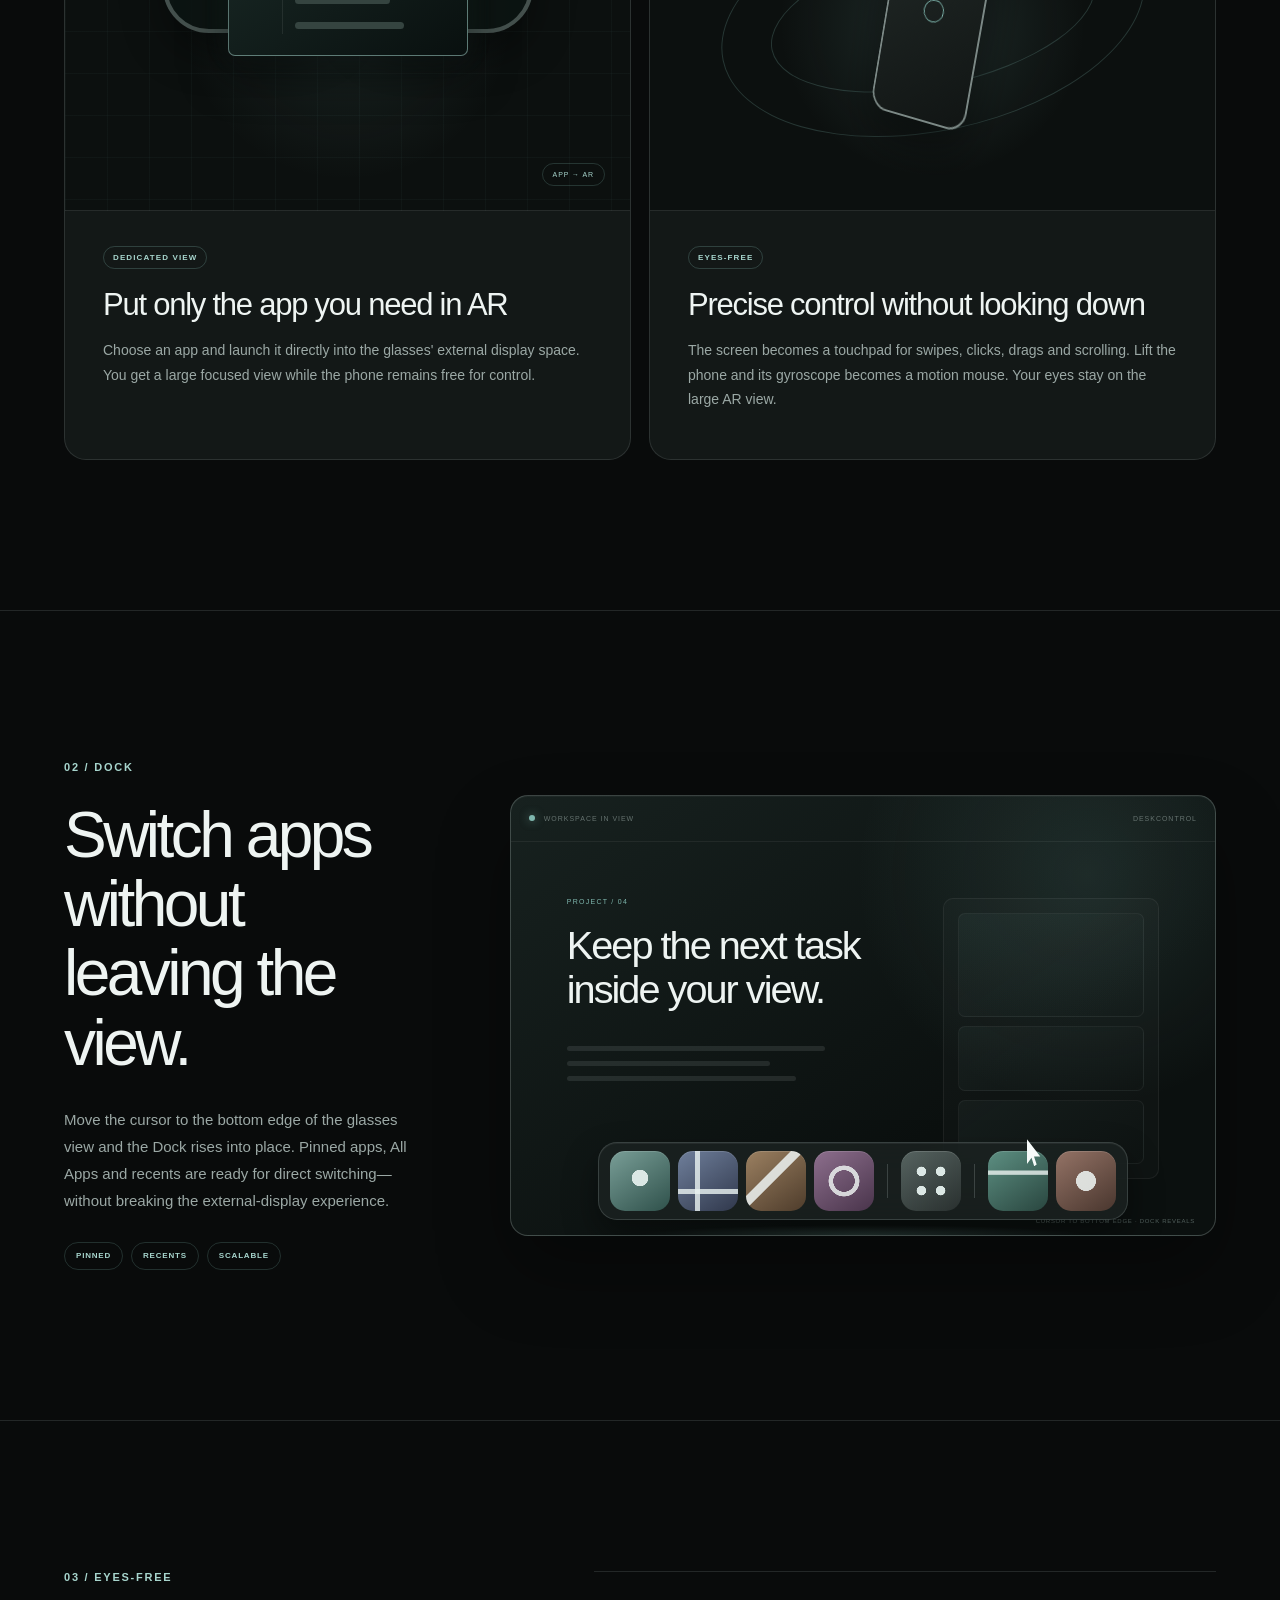
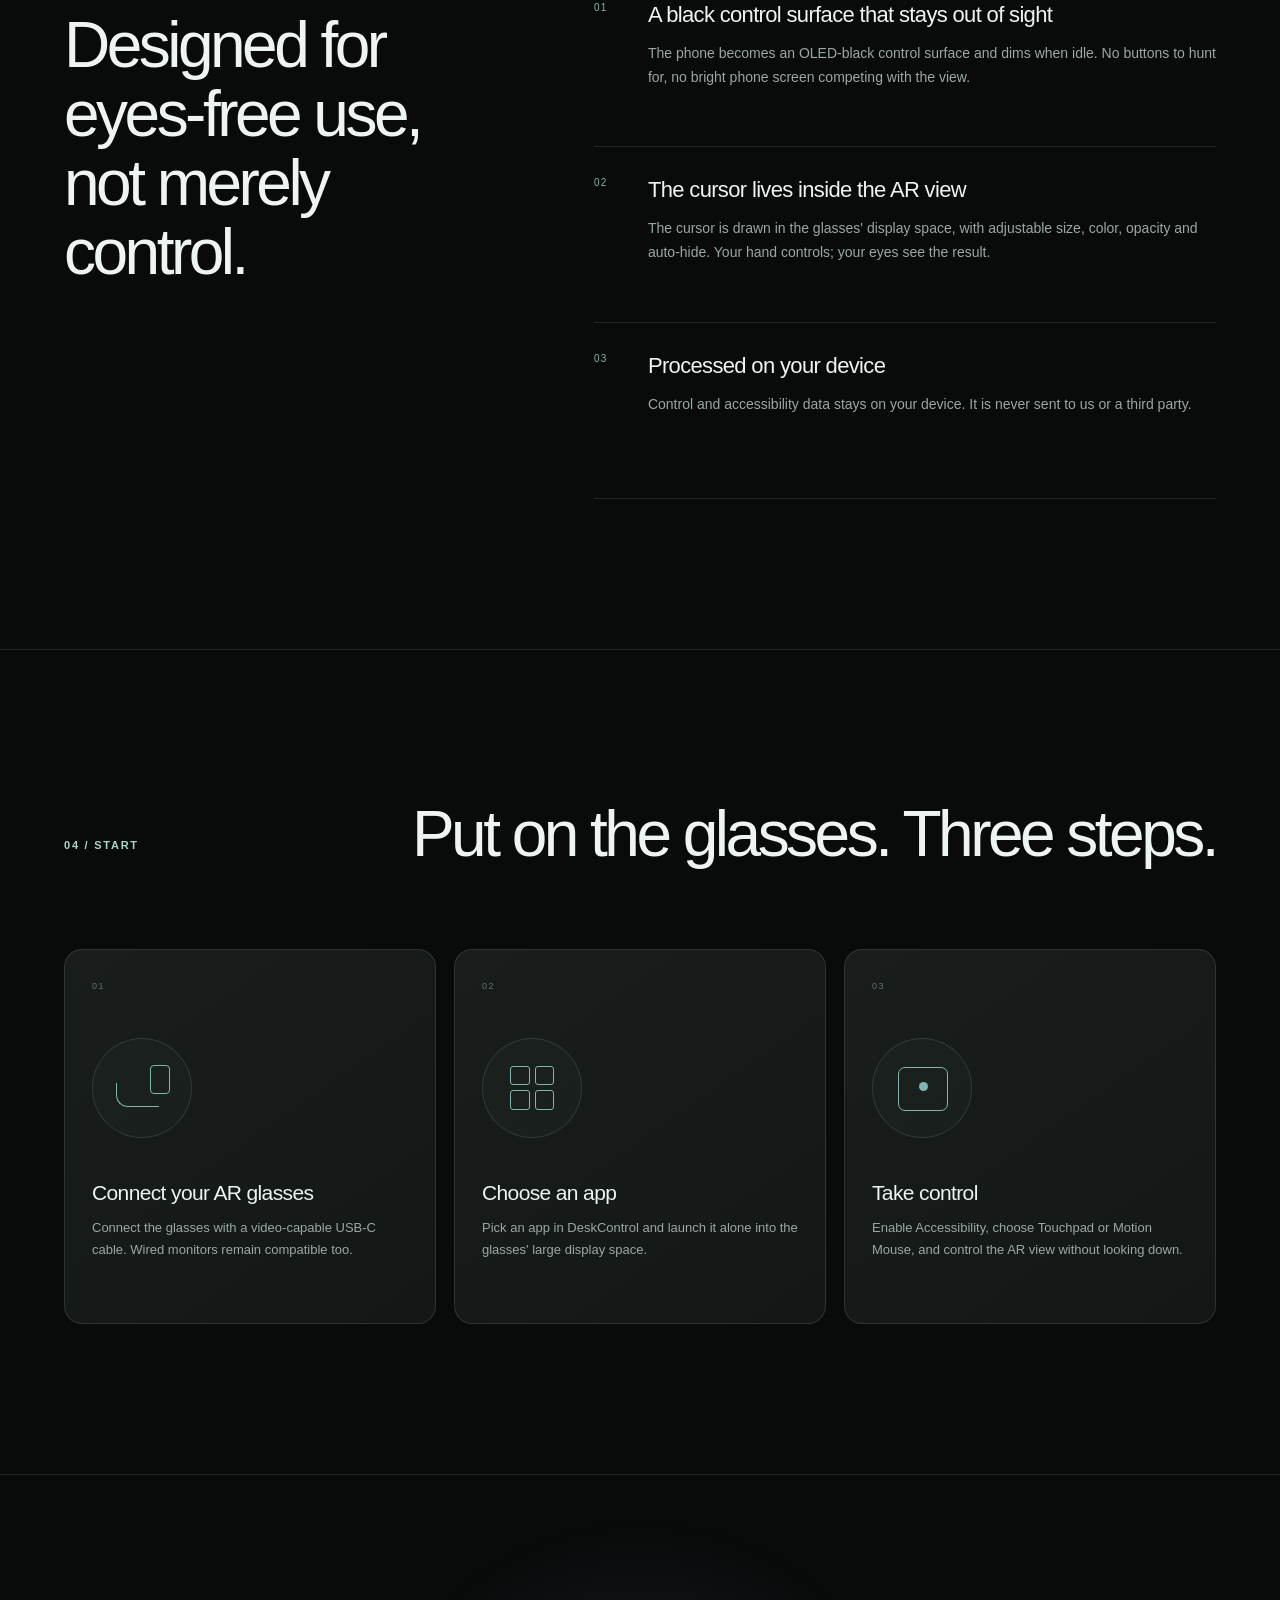
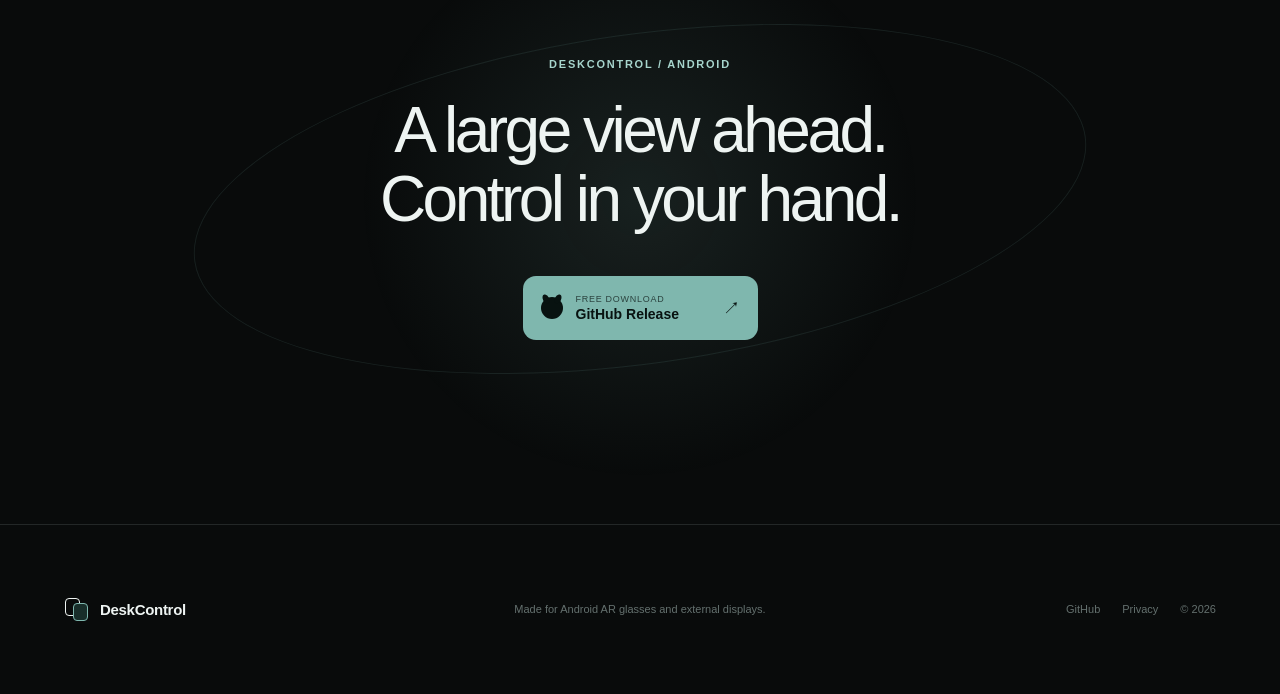
==== commit 2d0dd65c: "refine AR landing page" ====
--- a/site/index.html
+++ b/site/index.html
@@ -25,7 +25,8 @@
             <span>DeskControl</span>
         </a>
         <nav class="nav-links" aria-label="页面导航">
-            <a href="#modes" data-zh="控制方式" data-en="Controls">控制方式</a>
+            <a href="#modes" data-zh="核心功能" data-en="Features">核心功能</a>
+            <a href="#dock">Dock</a>
             <a href="#how" data-zh="开始使用" data-en="Get started">开始使用</a>
             <a href="https://github.com/exiarepairii/deskcontrol" target="_blank" rel="noreferrer">GitHub</a>
         </nav>
@@ -69,39 +70,53 @@
             <div class="hero-demo ar-hero-demo" aria-label="AR 眼镜中的独立应用与手机盲操演示">
                 <div class="ambient-ring ring-one" aria-hidden="true"></div>
                 <div class="ambient-ring ring-two" aria-hidden="true"></div>
-                <div class="ar-glasses" aria-hidden="true">
-                    <div class="glasses-arm arm-left"></div>
-                    <div class="glasses-arm arm-right"></div>
-                    <div class="glasses-lens lens-left"></div>
-                    <div class="glasses-lens lens-right"></div>
-                    <div class="glasses-bridge"></div>
-                    <div class="ar-app-screen">
-                        <div class="ar-app-bar">
-                            <div class="app-brand-dot"></div>
-                            <span data-zh="专注空间" data-en="FOCUS SPACE">专注空间</span>
-                            <span class="ar-app-status">AR · 09:41</span>
-                        </div>
-                        <div class="ar-app-content">
-                            <div class="ar-app-sidebar">
-                                <i class="active"></i><i></i><i></i><i></i>
+                <div class="floating-display" aria-hidden="true">
+                    <div class="ar-app-bar">
+                        <div class="app-brand-dot"></div>
+                        <span data-zh="专注空间" data-en="FOCUS SPACE">专注空间</span>
+                        <span class="ar-app-status">AR · 09:41</span>
+                    </div>
+                    <div class="ar-app-content">
+                        <div class="ar-app-sidebar">
+                            <i class="active"></i><i></i><i></i><i></i>
+                        </div>
+                        <div class="ar-app-main">
+                            <p data-zh="眼镜里的独立 App" data-en="ONE APP. ONLY IN YOUR VIEW.">眼镜里的独立 App</p>
+                            <h2 data-zh="大屏悬浮在前方，<br>手机仍是控制器。" data-en="A large view floats ahead.<br>Your phone stays the controller.">大屏悬浮在前方，<br>手机仍是控制器。</h2>
+                            <div class="ar-app-cards">
+                                <div class="wide-card"><span>01</span><b data-zh="当前任务" data-en="CURRENT TASK">当前任务</b></div>
+                                <div><span>02</span><b data-zh="稍后" data-en="LATER">稍后</b></div>
                             </div>
-                            <div class="ar-app-main">
-                                <p data-zh="眼镜里的独立 App" data-en="ONE APP. ONLY IN YOUR VIEW.">眼镜里的独立 App</p>
-                                <h2 data-zh="大屏在眼前，<br>手机仍是手机。" data-en="A large view ahead.<br>Your phone stays yours.">大屏在眼前，<br>手机仍是手机。</h2>
-                                <div class="ar-app-cards">
-                                    <div class="wide-card"><span>01</span><b data-zh="当前任务" data-en="CURRENT TASK">当前任务</b></div>
-                                    <div><span>02</span><b data-zh="稍后" data-en="LATER">稍后</b></div>
-                                </div>
-                            </div>
-                        </div>
-                        <div class="demo-cursor" aria-hidden="true"></div>
-                    </div>
-                    <div class="view-label">
-                        <span class="view-label-dot"></span>
-                        <span data-zh="AR 视野 · 独立应用" data-en="AR VIEW · ONE APP">AR 视野 · 独立应用</span>
-                    </div>
-                </div>
-                <div class="connection-cable" aria-hidden="true"></div>
+                        </div>
+                    </div>
+                    <div class="app-dock hero-dock">
+                        <i class="dock-app dock-app-one"></i>
+                        <i class="dock-app dock-app-two"></i>
+                        <i class="dock-app dock-app-three"></i>
+                        <span class="dock-divider"></span>
+                        <i class="dock-app dock-all-apps"></i>
+                    </div>
+                    <div class="demo-cursor" aria-hidden="true"></div>
+                </div>
+                <div class="view-label">
+                    <span class="view-label-dot"></span>
+                    <span data-zh="前方视野 · 16:9 独立应用" data-en="FORWARD VIEW · 16:9 APP">前方视野 · 16:9 独立应用</span>
+                </div>
+                <div class="table-plane" aria-hidden="true"></div>
+                <div class="folded-glasses" aria-hidden="true">
+                    <div class="folded-lens folded-lens-left"></div>
+                    <div class="folded-lens folded-lens-right"></div>
+                    <div class="folded-bridge"></div>
+                    <div class="folded-arm folded-arm-left"></div>
+                    <div class="folded-arm folded-arm-right"></div>
+                    <div class="glasses-port"></div>
+                </div>
+                <div class="typec-cable" aria-hidden="true">
+                    <span class="cable-segment cable-from-glasses"></span>
+                    <span class="cable-segment cable-to-phone"></span>
+                    <i class="typec-plug glasses-plug"></i>
+                    <i class="typec-plug phone-plug"></i>
+                </div>
                 <div class="phone">
                     <div class="phone-speaker"></div>
                     <div class="phone-ui">
@@ -120,8 +135,6 @@
                         </div>
                     </div>
                 </div>
-                <div class="gyro-orbit gyro-one" aria-hidden="true"></div>
-                <div class="gyro-orbit gyro-two" aria-hidden="true"></div>
                 <p class="demo-hint">
                     <span class="hint-line"></span>
                     <span data-zh="移动触控板，看看眼镜里的光标" data-en="Move on the touchpad to control the AR cursor">移动触控板，看看眼镜里的光标</span>
@@ -179,9 +192,53 @@
             </div>
         </section>
 
+        <section class="dock-section" id="dock">
+            <div class="dock-copy">
+                <p class="section-kicker">02 / DOCK</p>
+                <h2 data-zh="应用切换，<br>也留在眼前。" data-en="Switch apps<br>without leaving the view.">应用切换，<br>也留在眼前。</h2>
+                <p data-zh="把光标移到眼镜画面的底边，Dock 就会自然浮现。常驻应用、全部应用和最近使用都在这里，点一下直接切换，不用退出当前的外接显示体验。" data-en="Move the cursor to the bottom edge of the glasses view and the Dock rises into place. Pinned apps, All Apps and recents are ready for direct switching—without breaking the external-display experience.">把光标移到眼镜画面的底边，Dock 就会自然浮现。常驻应用、全部应用和最近使用都在这里，点一下直接切换，不用退出当前的外接显示体验。</p>
+                <div class="dock-facts">
+                    <span data-zh="常驻应用" data-en="PINNED">常驻应用</span>
+                    <span data-zh="最近使用" data-en="RECENTS">最近使用</span>
+                    <span data-zh="大小可调" data-en="SCALABLE">大小可调</span>
+                </div>
+            </div>
+            <div class="dock-demo" aria-label="外接屏 Dock 栏演示">
+                <div class="dock-window-bar">
+                    <span class="dock-window-dot"></span>
+                    <span data-zh="眼镜中的工作空间" data-en="WORKSPACE IN VIEW">眼镜中的工作空间</span>
+                    <span>DESKCONTROL</span>
+                </div>
+                <div class="dock-window-content">
+                    <div class="dock-document">
+                        <span class="doc-kicker">PROJECT / 04</span>
+                        <strong data-zh="把下一项任务<br>留在视野里。" data-en="Keep the next task<br>inside your view.">把下一项任务<br>留在视野里。</strong>
+                        <i></i><i></i><i></i>
+                    </div>
+                    <div class="dock-side-panel">
+                        <span></span><span></span><span></span>
+                    </div>
+                </div>
+                <div class="dock-reveal-zone"></div>
+                <div class="app-dock feature-dock">
+                    <i class="dock-app dock-app-one"><b></b></i>
+                    <i class="dock-app dock-app-two"><b></b></i>
+                    <i class="dock-app dock-app-three"><b></b></i>
+                    <i class="dock-app dock-app-four"><b></b></i>
+                    <span class="dock-divider"></span>
+                    <i class="dock-app dock-all-apps"><b></b></i>
+                    <span class="dock-divider recent-divider"></span>
+                    <i class="dock-app dock-recent-one"><b></b></i>
+                    <i class="dock-app dock-recent-two"><b></b></i>
+                </div>
+                <div class="dock-demo-cursor"></div>
+                <p class="dock-edge-hint" data-zh="光标到底边 · Dock 自动浮现" data-en="CURSOR TO BOTTOM EDGE · DOCK REVEALS">光标到底边 · Dock 自动浮现</p>
+            </div>
+        </section>
+
         <section class="details-section">
             <div class="detail-copy">
-                <p class="section-kicker">02 / EYES-FREE</p>
+                <p class="section-kicker">03 / EYES-FREE</p>
                 <h2 data-zh="为盲操而设计，<br>不只是能控制。" data-en="Designed for eyes-free use,<br>not merely control.">为盲操而设计，<br>不只是能控制。</h2>
             </div>
             <div class="detail-list">
@@ -211,7 +268,7 @@
 
         <section class="steps-section" id="how">
             <div class="steps-header">
-                <p class="section-kicker">03 / START</p>
+                <p class="section-kicker">04 / START</p>
                 <h2 data-zh="戴上眼镜，三步开始。" data-en="Put on the glasses. Three steps.">戴上眼镜，三步开始。</h2>
             </div>
             <ol class="steps">
--- a/site/styles.css
+++ b/site/styles.css
@@ -370,105 +370,32 @@
     height: 330px;
 }
 
-.ar-glasses {
+.floating-display {
     position: absolute;
     z-index: 3;
-    top: 28px;
-    right: -1%;
+    top: 8px;
+    right: 0;
     width: min(100%, 670px);
-    height: 300px;
-    transform: rotateY(-4deg) rotateX(2deg);
-    transform-style: preserve-3d;
-}
-
-.glasses-lens {
-    position: absolute;
-    z-index: 1;
-    top: 27px;
-    width: 48.5%;
-    height: 206px;
-    overflow: hidden;
-    border: 6px solid #29312f;
-    background:
-        linear-gradient(155deg, rgba(127, 183, 174, 0.12), transparent 48%),
-        rgba(8, 14, 13, 0.86);
-    box-shadow:
-        0 34px 75px rgba(0, 0, 0, 0.52),
-        inset 0 0 0 1px rgba(255, 255, 255, 0.06),
-        inset 0 -30px 80px rgba(0, 0, 0, 0.28);
-    backdrop-filter: blur(4px);
-}
-
-.lens-left {
-    left: 0;
-    border-radius: 72px 34px 86px 58px / 42px 30px 72px 68px;
-    transform: rotate(1.5deg);
-}
-
-.lens-right {
-    right: 0;
-    border-radius: 34px 72px 58px 86px / 30px 42px 68px 72px;
-    transform: rotate(-1.5deg);
-}
-
-.glasses-bridge {
-    position: absolute;
-    z-index: 5;
-    top: 47px;
-    left: 50%;
-    width: 64px;
-    height: 34px;
-    border-top: 7px solid #313a38;
-    border-radius: 50%;
-    transform: translateX(-50%);
-}
-
-.glasses-arm {
-    position: absolute;
-    z-index: 0;
-    top: 39px;
-    width: 126px;
-    height: 16px;
-    border: 1px solid #404a48;
-    border-radius: 9px;
-    background: linear-gradient(180deg, #303836, #171c1b);
-    box-shadow: 0 14px 30px rgba(0, 0, 0, 0.38);
-}
-
-.arm-left {
-    left: -92px;
-    transform: rotate(8deg);
-}
-
-.arm-right {
-    right: -92px;
-    transform: rotate(-8deg);
-}
-
-.ar-app-screen {
-    position: absolute;
-    z-index: 2;
-    top: 50px;
-    left: 12%;
-    width: 76%;
-    height: 218px;
+    aspect-ratio: 16 / 9;
     overflow: hidden;
     border: 1px solid rgba(167, 213, 205, 0.34);
-    border-radius: 10px;
+    border-radius: 11px;
     background:
-        radial-gradient(circle at 84% 20%, rgba(127, 183, 174, 0.21), transparent 34%),
-        linear-gradient(145deg, rgba(22, 35, 32, 0.95), rgba(8, 14, 13, 0.96) 65%);
+        radial-gradient(circle at 84% 20%, rgba(127, 183, 174, 0.19), transparent 34%),
+        linear-gradient(145deg, rgba(22, 35, 32, 0.98), rgba(8, 14, 13, 0.99) 65%);
     box-shadow:
         0 0 0 1px rgba(0, 0, 0, 0.58),
-        0 22px 55px rgba(0, 0, 0, 0.45),
-        0 0 42px rgba(127, 183, 174, 0.08);
-    transform: translateZ(20px);
+        0 28px 65px rgba(0, 0, 0, 0.48),
+        0 0 50px rgba(127, 183, 174, 0.07),
+        inset 0 0 0 1px rgba(255, 255, 255, 0.06),
+        inset 0 -45px 100px rgba(0, 0, 0, 0.22);
+    transform: perspective(1000px) rotateX(-1.5deg) translateZ(-10px);
 }
 
 .ar-app-bar {
     display: flex;
-    height: 32px;
-    padding: 0 12px;
+    height: 38px;
+    padding: 0 15px;
     align-items: center;
     gap: 8px;
     border-bottom: 1px solid rgba(255, 255, 255, 0.06);
@@ -492,8 +419,8 @@
 
 .ar-app-content {
     display: grid;
-    height: calc(100% - 32px);
-    grid-template-columns: 43px 1fr;
+    height: calc(100% - 38px);
+    grid-template-columns: 52px 1fr;
 }
 
 .ar-app-sidebar {
@@ -518,7 +445,7 @@
 }
 
 .ar-app-main {
-    padding: 24px 27px 20px;
+    padding: 34px 36px 24px;
 }
 
 .ar-app-main > p {
@@ -531,8 +458,8 @@
 }
 
 .ar-app-main h2 {
-    margin-bottom: 22px;
-    font-size: clamp(18px, 2.2vw, 27px);
+    margin-bottom: 28px;
+    font-size: clamp(22px, 2.5vw, 34px);
     font-weight: 500;
     line-height: 1.15;
     letter-spacing: -0.05em;
@@ -546,8 +473,8 @@
 
 .ar-app-cards div {
     display: flex;
-    height: 43px;
-    padding: 7px 9px;
+    height: 54px;
+    padding: 9px 11px;
     flex-direction: column;
     justify-content: space-between;
     border: 1px solid rgba(255, 255, 255, 0.08);
@@ -561,14 +488,14 @@
 }
 
 .ar-app-cards b {
-    font-size: 7px;
+    font-size: 8px;
     font-weight: 600;
 }
 
 .view-label {
     position: absolute;
     z-index: 6;
-    bottom: 6px;
+    top: 395px;
     left: 50%;
     display: flex;
     height: 24px;
@@ -592,24 +519,164 @@
     box-shadow: 0 0 8px var(--accent);
 }
 
-.connection-cable {
+.table-plane {
+    position: absolute;
+    z-index: 0;
+    right: -18%;
+    bottom: -88px;
+    width: 118%;
+    height: 315px;
+    border: 1px solid rgba(127, 183, 174, 0.08);
+    border-radius: 50%;
+    background:
+        radial-gradient(ellipse at center, rgba(127, 183, 174, 0.06), transparent 60%),
+        linear-gradient(180deg, rgba(255, 255, 255, 0.018), transparent 58%);
+    transform: rotate(-4deg);
+}
+
+.folded-glasses {
+    position: absolute;
+    z-index: 4;
+    bottom: 48px;
+    left: 0;
+    width: 290px;
+    height: 145px;
+    filter: drop-shadow(0 24px 25px rgba(0, 0, 0, 0.45));
+    transform: rotate(-5deg) skewX(-2deg);
+}
+
+.folded-lens {
+    position: absolute;
+    z-index: 3;
+    top: 30px;
+    width: 132px;
+    height: 72px;
+    border: 6px solid #3c4644;
+    background:
+        linear-gradient(150deg, rgba(127, 183, 174, 0.13), transparent 48%),
+        #0a0e0d;
+    box-shadow: inset 0 0 0 1px rgba(255, 255, 255, 0.035);
+}
+
+.folded-lens-left {
+    left: 8px;
+    border-radius: 42px 25px 35px 45px;
+    transform: rotate(3deg);
+}
+
+.folded-lens-right {
+    right: 8px;
+    border-radius: 25px 42px 45px 35px;
+    transform: rotate(-3deg);
+}
+
+.folded-bridge {
+    position: absolute;
+    z-index: 5;
+    top: 38px;
+    left: 50%;
+    width: 36px;
+    height: 20px;
+    border-top: 6px solid #46514e;
+    border-radius: 50%;
+    transform: translateX(-50%);
+}
+
+.folded-arm {
     position: absolute;
     z-index: 1;
-    top: 214px;
+    top: 83px;
+    width: 142px;
+    height: 14px;
+    border: 1px solid #47514f;
+    border-radius: 9px;
+    background: linear-gradient(180deg, #303836, #131817);
+    transform-origin: left center;
+}
+
+.folded-arm-left {
+    left: 37px;
+    transform: rotate(24deg);
+}
+
+.folded-arm-right {
+    right: -14px;
+    transform: rotate(156deg);
+    transform-origin: right center;
+}
+
+.glasses-port {
+    position: absolute;
+    z-index: 7;
+    right: -3px;
+    top: 64px;
+    width: 11px;
+    height: 6px;
+    border-radius: 3px;
+    background: #050706;
+    box-shadow: 0 0 0 1px #4a5552;
+}
+
+.typec-cable {
+    position: absolute;
+    z-index: 3;
+    inset: 0;
+    pointer-events: none;
+}
+
+.cable-segment {
+    position: absolute;
+    display: block;
+    border-color: #303836;
+    filter: drop-shadow(0 4px 7px rgba(0, 0, 0, 0.45));
+}
+
+.cable-from-glasses {
+    bottom: 38px;
+    left: 275px;
+    width: 132px;
+    height: 78px;
+    border-bottom: 4px solid #303836;
+    border-left: 4px solid #303836;
+    border-radius: 0 0 0 48px;
+}
+
+.cable-to-phone {
+    right: 76px;
+    bottom: -5px;
+    width: 235px;
+    height: 47px;
+    border-right: 4px solid #303836;
+    border-bottom: 4px solid #303836;
+    border-radius: 0 0 48px;
+}
+
+.typec-plug {
+    position: absolute;
+    width: 17px;
+    height: 9px;
+    border: 2px solid #56615e;
+    border-radius: 4px;
+    background: #1a201f;
+}
+
+.glasses-plug {
+    bottom: 110px;
+    left: 269px;
+    transform: rotate(8deg);
+}
+
+.phone-plug {
+    right: 69px;
+    bottom: 0;
+    transform: rotate(90deg);
+}
+
+.phone {
+    position: absolute;
+    z-index: 5;
     right: 5%;
-    width: 184px;
-    height: 205px;
-    border-right: 3px solid #252d2b;
-    border-bottom: 3px solid #252d2b;
-    border-radius: 0 0 78px;
-    transform: rotate(8deg);
-}
-
-.phone {
-    position: absolute;
-    z-index: 5;
-    right: 9%;
-    bottom: 5px;
+    bottom: 8px;
     width: 178px;
     height: 352px;
     padding: 7px;
@@ -619,29 +686,6 @@
     background: #141817;
     box-shadow: 0 30px 70px rgba(0, 0, 0, 0.55);
     transform: rotateY(-8deg) rotateZ(2deg);
-}
-
-.gyro-orbit {
-    position: absolute;
-    z-index: 2;
-    right: 2%;
-    bottom: 64px;
-    border: 1px solid rgba(127, 183, 174, 0.2);
-    border-radius: 50%;
-    pointer-events: none;
-    transform: rotate(-16deg);
-}
-
-.gyro-one {
-    width: 280px;
-    height: 112px;
-}
-
-.gyro-two {
-    right: -6%;
-    bottom: 25px;
-    width: 390px;
-    height: 190px;
 }
 
 .phone-speaker {
@@ -763,6 +807,98 @@
     transition: left 80ms linear, top 80ms linear;
 }
 
+.app-dock {
+    display: flex;
+    align-items: center;
+    justify-content: center;
+    border: 1px solid rgba(220, 236, 232, 0.16);
+    background: rgba(28, 35, 34, 0.82);
+    box-shadow:
+        0 16px 34px rgba(0, 0, 0, 0.38),
+        inset 0 1px 0 rgba(255, 255, 255, 0.055);
+    backdrop-filter: blur(16px);
+}
+
+.hero-dock {
+    position: absolute;
+    z-index: 8;
+    bottom: 10px;
+    left: 50%;
+    height: 36px;
+    padding: 3px 7px;
+    gap: 4px;
+    border-radius: 10px;
+    opacity: 0.88;
+    transform: translateX(-50%);
+}
+
+.dock-app {
+    position: relative;
+    display: block;
+    flex: 0 0 auto;
+    border-radius: 22%;
+    background: linear-gradient(145deg, #6c817c, #2d3936);
+    box-shadow: inset 0 1px 0 rgba(255, 255, 255, 0.14);
+}
+
+.hero-dock .dock-app {
+    width: 27px;
+    height: 27px;
+}
+
+.dock-app-one {
+    background:
+        radial-gradient(circle at 50% 45%, #dbe8e5 0 18%, transparent 19%),
+        linear-gradient(145deg, #799e97, #2f514b);
+}
+
+.dock-app-two {
+    background:
+        linear-gradient(90deg, transparent 28%, rgba(235, 244, 242, 0.8) 29% 36%, transparent 37%),
+        linear-gradient(0deg, transparent 28%, rgba(235, 244, 242, 0.8) 29% 36%, transparent 37%),
+        linear-gradient(145deg, #6f7f9b, #30384c);
+}
+
+.dock-app-three {
+    background:
+        linear-gradient(135deg, transparent 37%, rgba(237, 243, 242, 0.85) 38% 48%, transparent 49%),
+        linear-gradient(145deg, #9b8061, #4e3c2b);
+}
+
+.dock-app-four {
+    background:
+        radial-gradient(circle at 50% 50%, transparent 0 25%, rgba(239, 245, 243, 0.82) 26% 36%, transparent 37%),
+        linear-gradient(145deg, #8d6f8d, #49344b);
+}
+
+.dock-all-apps {
+    background:
+        radial-gradient(circle at 34% 34%, #dce8e5 0 8%, transparent 9%),
+        radial-gradient(circle at 66% 34%, #dce8e5 0 8%, transparent 9%),
+        radial-gradient(circle at 34% 66%, #dce8e5 0 8%, transparent 9%),
+        radial-gradient(circle at 66% 66%, #dce8e5 0 8%, transparent 9%),
+        linear-gradient(145deg, #566360, #29302f);
+}
+
+.dock-recent-one {
+    background:
+        linear-gradient(0deg, transparent 60%, rgba(240, 246, 244, 0.78) 61% 67%, transparent 68%),
+        linear-gradient(145deg, #5d8f82, #29463f);
+}
+
+.dock-recent-two {
+    background:
+        radial-gradient(circle at 50% 50%, rgba(239, 246, 244, 0.86) 0 23%, transparent 24%),
+        linear-gradient(145deg, #947366, #49362e);
+}
+
+.dock-divider {
+    width: 1px;
+    height: 17px;
+    margin: 0 3px;
+    background: rgba(220, 236, 232, 0.18);
+}
+
 .demo-hint {
     position: absolute;
     right: 14%;
@@ -802,6 +938,202 @@
 
 .proof-strip .accent {
     color: var(--accent-bright);
+}
+
+.dock-section {
+    display: grid;
+    width: min(100%, var(--max));
+    margin: 0 auto;
+    padding: 150px var(--pad);
+    grid-template-columns: minmax(280px, 0.58fr) minmax(520px, 1.15fr);
+    align-items: center;
+    gap: clamp(45px, 7vw, 100px);
+    border-top: 1px solid var(--stroke);
+}
+
+.dock-copy h2 {
+    margin-bottom: 28px;
+    font-size: clamp(40px, 5vw, 66px);
+    font-weight: 500;
+    line-height: 1.08;
+    letter-spacing: -0.055em;
+}
+
+.dock-copy > p:last-of-type {
+    margin-bottom: 28px;
+    color: var(--muted);
+    font-size: 15px;
+    line-height: 1.8;
+}
+
+.dock-facts {
+    display: flex;
+    flex-wrap: wrap;
+    gap: 8px;
+}
+
+.dock-facts span {
+    display: inline-flex;
+    height: 28px;
+    padding: 0 11px;
+    align-items: center;
+    border: 1px solid rgba(127, 183, 174, 0.21);
+    border-radius: 14px;
+    color: var(--accent-bright);
+    font-size: 8px;
+    font-weight: 650;
+    letter-spacing: 0.1em;
+}
+
+.dock-demo {
+    position: relative;
+    overflow: hidden;
+    aspect-ratio: 16 / 10;
+    border: 1px solid var(--stroke-strong);
+    border-radius: 18px;
+    background:
+        radial-gradient(circle at 82% 18%, rgba(127, 183, 174, 0.14), transparent 34%),
+        linear-gradient(145deg, #17211f, #0b100f 68%);
+    box-shadow: 0 35px 75px rgba(0, 0, 0, 0.32), inset 0 1px 0 rgba(255, 255, 255, 0.035);
+}
+
+.dock-window-bar {
+    display: flex;
+    height: 46px;
+    padding: 0 18px;
+    align-items: center;
+    gap: 9px;
+    border-bottom: 1px solid rgba(255, 255, 255, 0.06);
+    color: #65726f;
+    font-size: 7px;
+    letter-spacing: 0.14em;
+}
+
+.dock-window-bar span:last-child {
+    margin-left: auto;
+}
+
+.dock-window-dot {
+    width: 6px;
+    height: 6px;
+    border-radius: 50%;
+    background: var(--accent);
+    box-shadow: 0 0 10px rgba(127, 183, 174, 0.6);
+}
+
+.dock-window-content {
+    display: grid;
+    height: calc(100% - 46px);
+    padding: clamp(28px, 5vw, 56px);
+    grid-template-columns: 1.2fr 0.8fr;
+    gap: 9%;
+}
+
+.dock-document {
+    display: flex;
+    flex-direction: column;
+}
+
+.doc-kicker {
+    margin-bottom: 18px;
+    color: var(--accent);
+    font-size: 7px;
+    letter-spacing: 0.18em;
+}
+
+.dock-document strong {
+    margin-bottom: 34px;
+    font-size: clamp(24px, 3.1vw, 42px);
+    font-weight: 500;
+    line-height: 1.12;
+    letter-spacing: -0.05em;
+}
+
+.dock-document i {
+    width: 80%;
+    height: 5px;
+    margin-bottom: 10px;
+    border-radius: 4px;
+    background: rgba(220, 236, 232, 0.1);
+}
+
+.dock-document i:nth-of-type(2) {
+    width: 63%;
+}
+
+.dock-document i:nth-of-type(3) {
+    width: 71%;
+}
+
+.dock-side-panel {
+    display: grid;
+    padding: 14px;
+    grid-template-rows: 1.3fr 0.8fr 0.8fr;
+    gap: 9px;
+    border: 1px solid rgba(255, 255, 255, 0.06);
+    border-radius: 10px;
+    background: rgba(255, 255, 255, 0.018);
+}
+
+.dock-side-panel span {
+    border: 1px solid rgba(255, 255, 255, 0.05);
+    border-radius: 7px;
+    background: linear-gradient(145deg, rgba(127, 183, 174, 0.06), transparent);
+}
+
+.dock-reveal-zone {
+    position: absolute;
+    right: 18%;
+    bottom: 0;
+    left: 18%;
+    height: 10px;
+    background: radial-gradient(ellipse at bottom, rgba(127, 183, 174, 0.21), transparent 70%);
+}
+
+.feature-dock {
+    position: absolute;
+    z-index: 4;
+    bottom: 15px;
+    left: 50%;
+    height: 78px;
+    padding: 5px 9px;
+    gap: 4px;
+    border-radius: 19px;
+    transform: translateX(-50%);
+}
+
+.feature-dock .dock-app {
+    width: 60px;
+    height: 60px;
+    margin: 0 2px;
+    border-radius: 15px;
+}
+
+.feature-dock .dock-divider {
+    height: 34px;
+    margin: 0 7px;
+}
+
+.dock-demo-cursor {
+    position: absolute;
+    z-index: 7;
+    right: 24%;
+    bottom: 69px;
+    width: 19px;
+    height: 27px;
+    background: #f7fbfa;
+    clip-path: polygon(0 0, 0 92%, 24% 69%, 38% 100%, 51% 94%, 37% 64%, 70% 64%);
+    filter: drop-shadow(0 2px 2px rgba(0, 0, 0, 0.6));
+}
+
+.dock-edge-hint {
+    position: absolute;
+    right: 20px;
+    bottom: 11px;
+    margin: 0;
+    color: #53615e;
+    font-size: 6px;
+    letter-spacing: 0.12em;
 }
 
 .modes-section,
@@ -1343,6 +1675,11 @@
     .details-section {
         gap: 6%;
     }
+
+    .dock-section {
+        grid-template-columns: minmax(250px, 0.5fr) minmax(500px, 1fr);
+        gap: 45px;
+    }
 }
 
 @media (max-width: 760px) {
@@ -1368,35 +1705,67 @@
     }
 
     .hero-demo {
-        height: 480px;
+        height: 510px;
         margin-top: 10px;
     }
 
-    .ar-glasses {
-        top: 26px;
-        right: -22%;
-        width: 135%;
-        transform: scale(0.88);
-    }
-
-    .glasses-arm {
-        display: none;
+    .floating-display {
+        top: 12px;
+        right: -6%;
+        width: 112%;
+    }
+
+    .ar-app-bar {
+        height: 30px;
+        padding: 0 10px;
     }
 
     .ar-app-main {
-        padding: 22px 22px 18px;
+        padding: 17px 18px 14px;
     }
 
     .ar-app-main h2 {
-        margin-bottom: 18px;
-        font-size: 21px;
+        margin-bottom: 14px;
+        font-size: 17px;
+    }
+
+    .ar-app-cards div {
+        height: 37px;
+    }
+
+    .hero-dock {
+        bottom: 6px;
+        height: 29px;
+    }
+
+    .hero-dock .dock-app {
+        width: 21px;
+        height: 21px;
+    }
+
+    .view-label {
+        top: 261px;
+        font-size: 5px;
+    }
+
+    .table-plane {
+        right: -35%;
+        bottom: -90px;
+        width: 145%;
+    }
+
+    .folded-glasses {
+        bottom: 24px;
+        left: -25px;
+        transform: scale(0.72) rotate(-5deg);
+        transform-origin: bottom left;
     }
 
     .phone {
         right: 1%;
         bottom: 5px;
-        width: 141px;
-        height: 282px;
+        width: 132px;
+        height: 265px;
         border-radius: 22px;
     }
 
@@ -1405,20 +1774,13 @@
     }
 
     .touch-surface {
-        height: 211px;
-    }
-
-    .connection-cable {
-        right: 1%;
-    }
-
-    .gyro-one {
-        right: -9%;
-        width: 220px;
-    }
-
-    .gyro-two {
-        display: none;
+        height: 194px;
+    }
+
+    .typec-cable {
+        right: -12px;
+        transform: scale(0.72);
+        transform-origin: bottom center;
     }
 
     .demo-hint {
@@ -1432,10 +1794,52 @@
     }
 
     .modes-section,
+    .dock-section,
     .details-section,
     .steps-section {
         padding-top: 100px;
         padding-bottom: 100px;
+    }
+
+    .dock-section {
+        grid-template-columns: 1fr;
+        gap: 50px;
+    }
+
+    .dock-demo {
+        width: 112%;
+        margin-left: -6%;
+    }
+
+    .feature-dock {
+        bottom: 11px;
+        height: 54px;
+        padding: 4px 6px;
+        gap: 2px;
+        border-radius: 14px;
+    }
+
+    .feature-dock .dock-app {
+        width: 39px;
+        height: 39px;
+        margin: 0 1px;
+        border-radius: 10px;
+    }
+
+    .feature-dock .dock-divider {
+        height: 24px;
+        margin: 0 3px;
+    }
+
+    .dock-demo-cursor {
+        right: 19%;
+        bottom: 48px;
+        width: 15px;
+        height: 22px;
+    }
+
+    .dock-edge-hint {
+        display: none;
     }
 
     .section-heading {
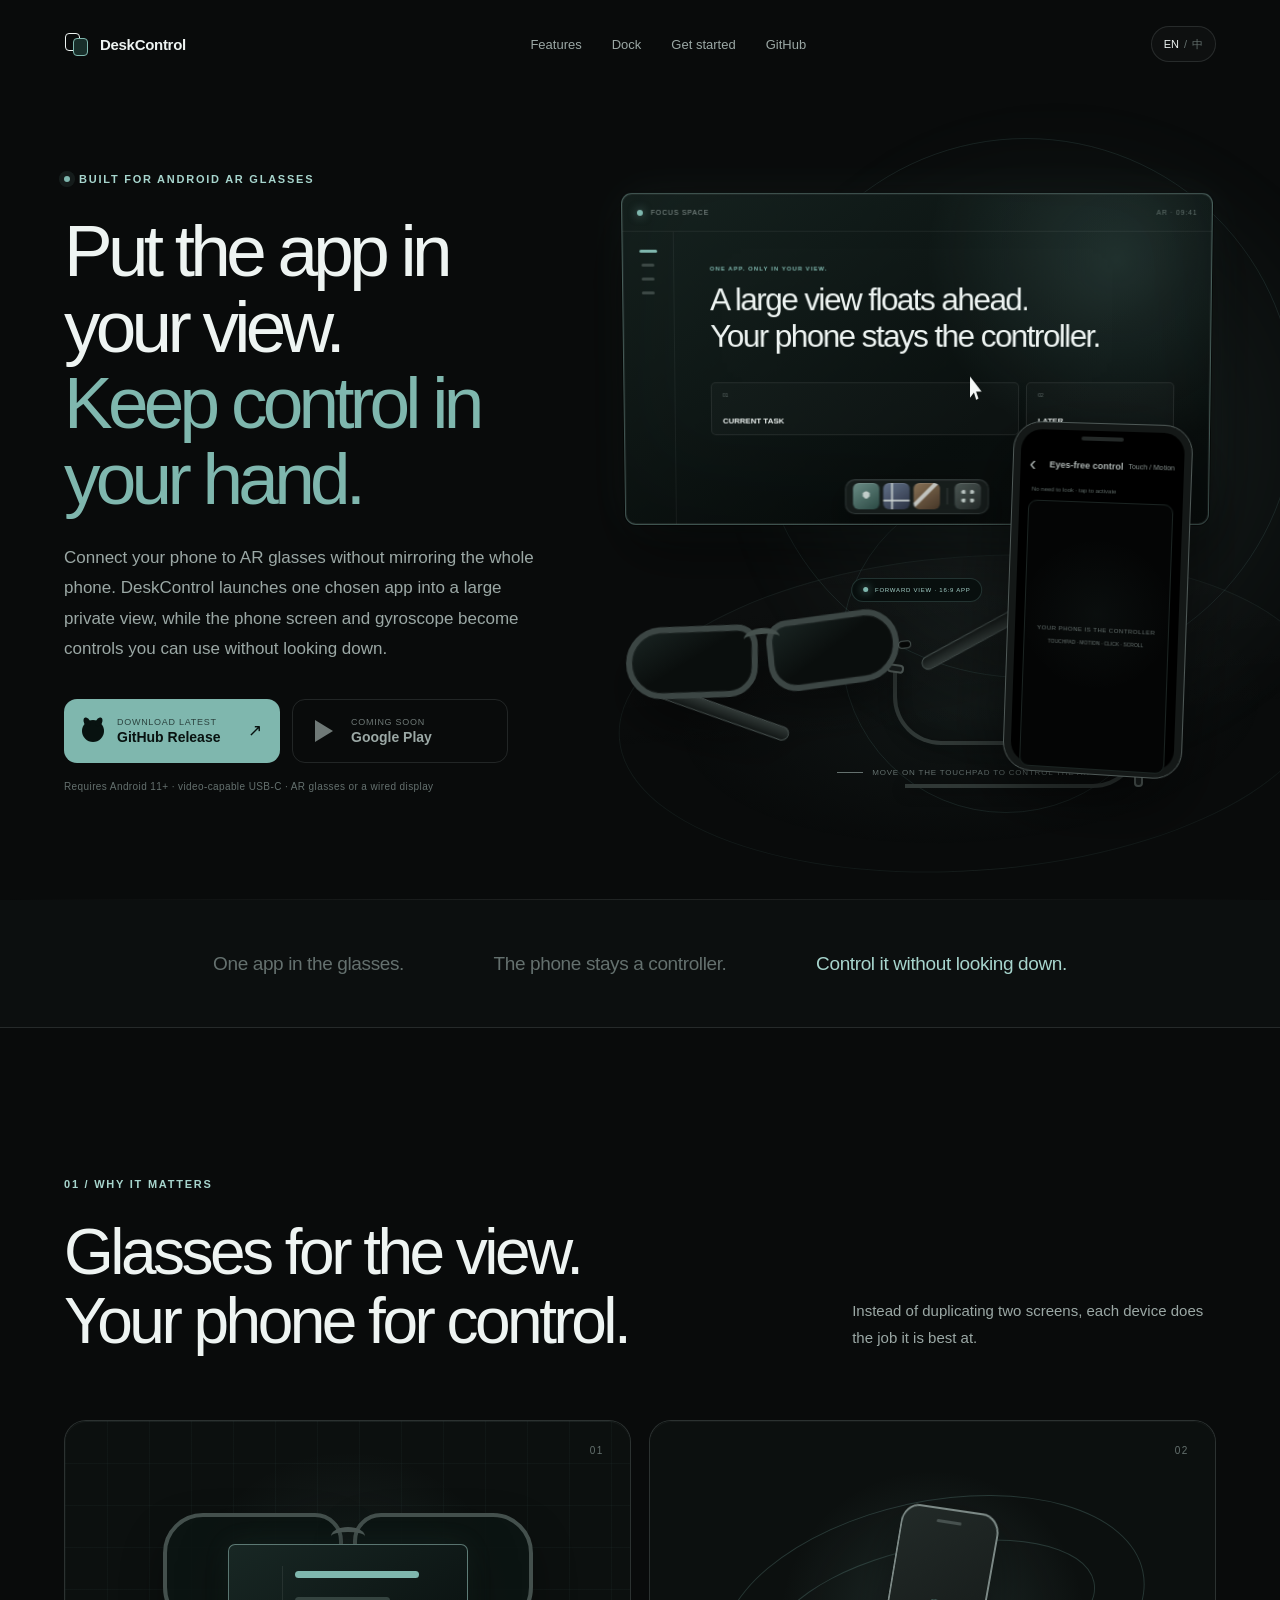
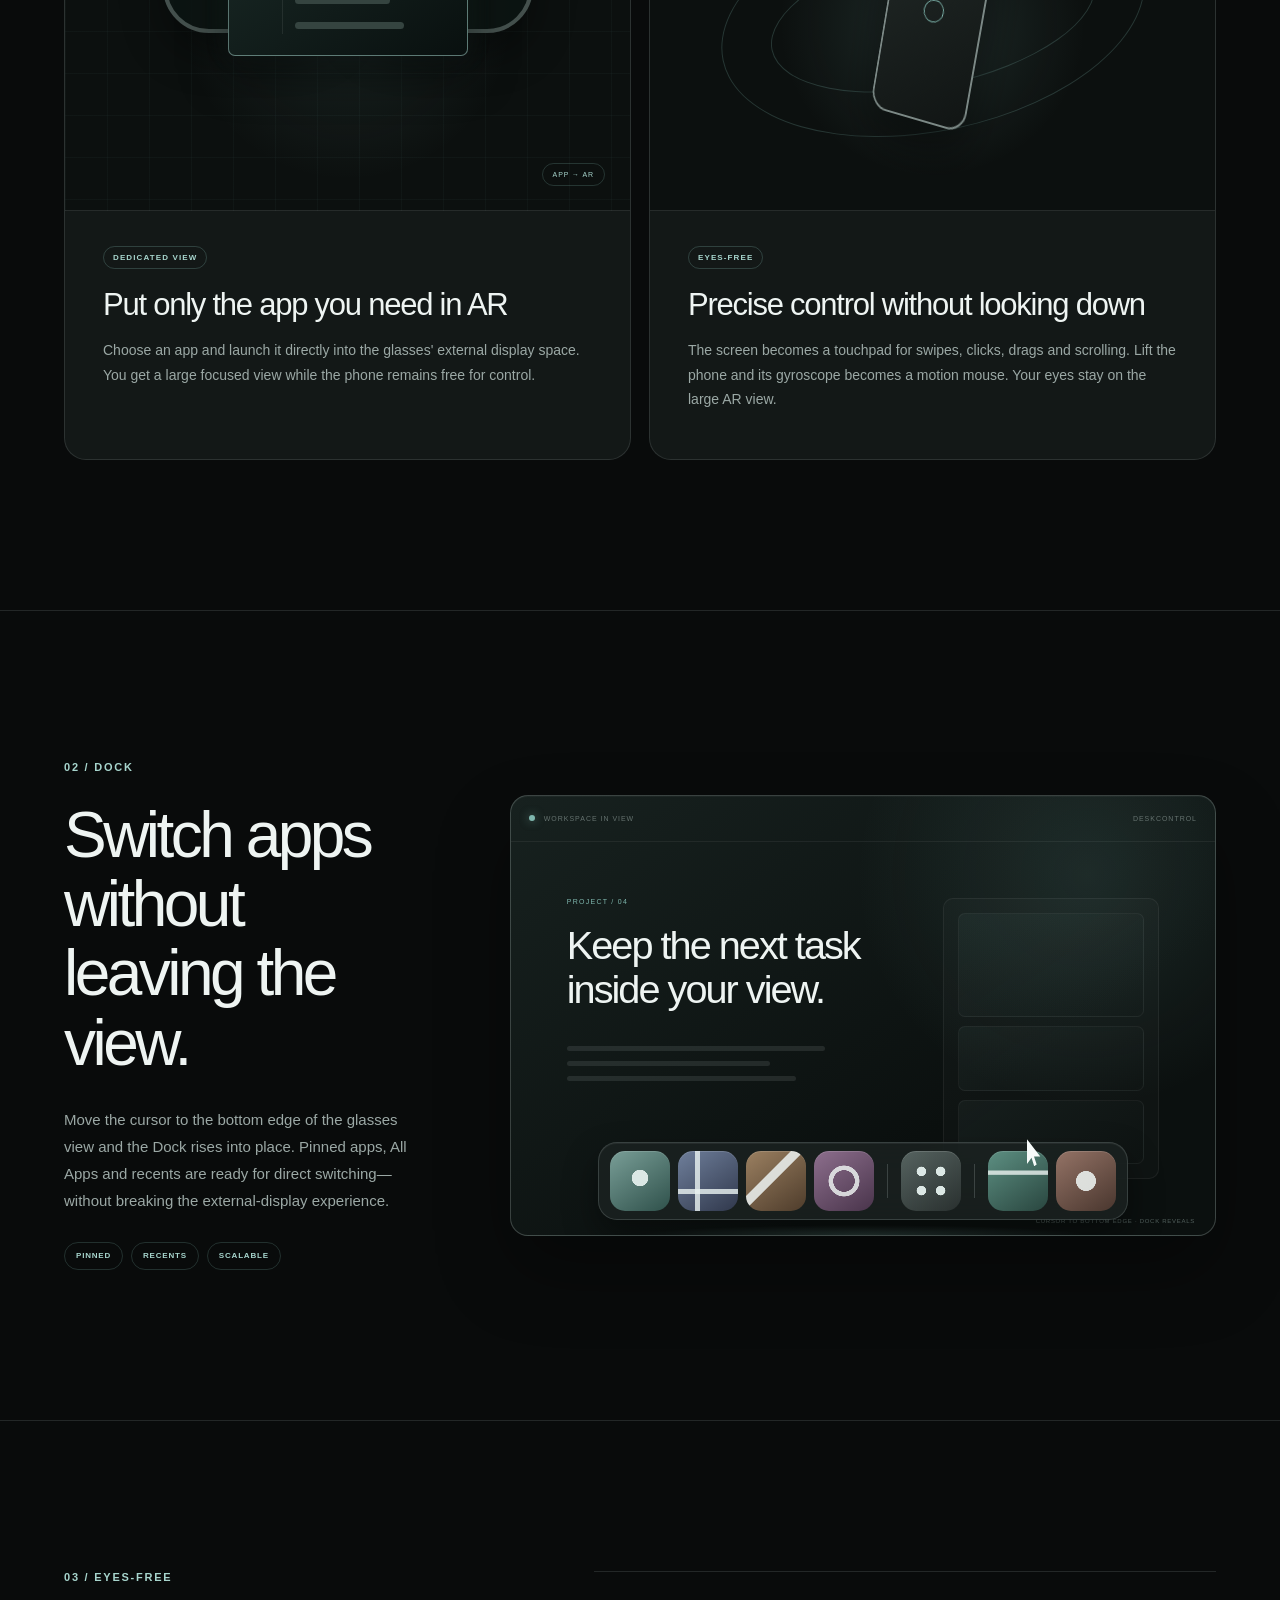
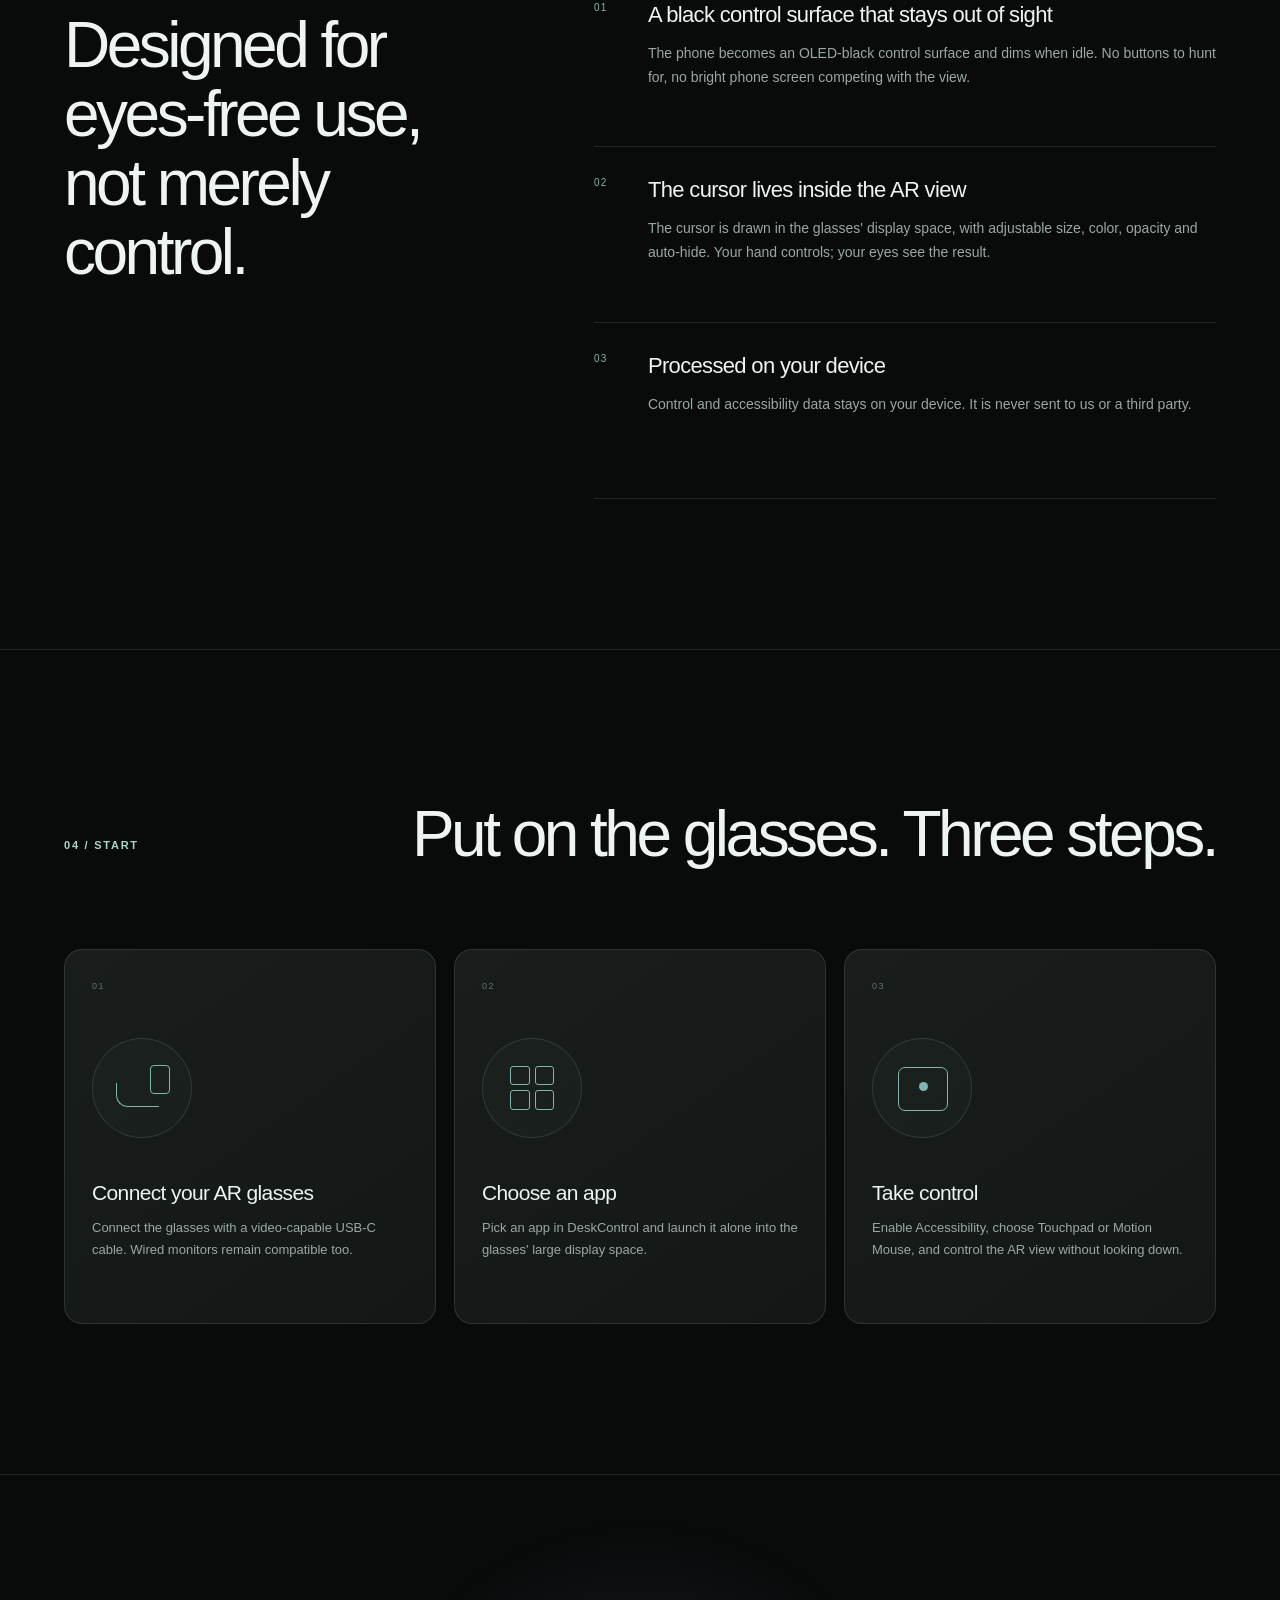
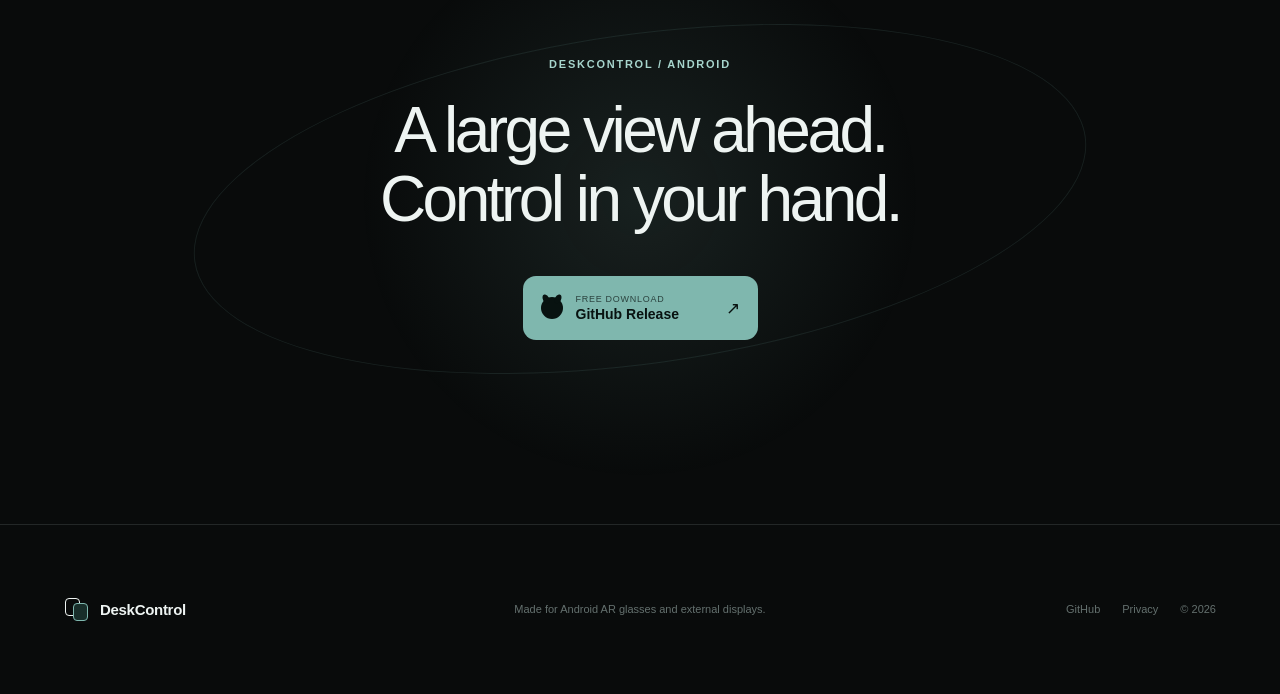
==== commit 6b1a4b26: "target Android 16 for release" ====
--- a/site/index.html
+++ b/site/index.html
@@ -316,7 +316,7 @@
         <p data-zh="为 Android AR 眼镜与外接显示而做。" data-en="Made for Android AR glasses and external displays.">为 Android AR 眼镜与外接显示而做。</p>
         <div class="footer-links">
             <a href="https://github.com/exiarepairii/deskcontrol" target="_blank" rel="noreferrer">GitHub</a>
-            <a href="https://github.com/exiarepairii/deskcontrol/blob/main/docs/privacy-policy.md" target="_blank" rel="noreferrer" data-zh="隐私政策" data-en="Privacy">隐私政策</a>
+            <a href="./privacy.html" data-zh="隐私政策" data-en="Privacy">隐私政策</a>
             <span>© <span id="year">2026</span></span>
         </div>
     </footer>
--- a/site/styles.css
+++ b/site/styles.css
@@ -1906,3 +1906,53 @@
         animation-iteration-count: 1 !important;
     }
 }
+/* Standalone policy page */
+.policy-page {
+    width: min(860px, calc(100% - 40px));
+    margin: 0 auto;
+    padding: 128px 0 96px;
+}
+
+.policy-page article {
+    padding: clamp(28px, 5vw, 56px);
+    border: 1px solid rgba(255, 255, 255, 0.12);
+    border-radius: 28px;
+    background: rgba(255, 255, 255, 0.04);
+}
+
+.policy-page h1 {
+    margin: 0 0 12px;
+    font-size: clamp(2.2rem, 6vw, 4.2rem);
+    line-height: 1;
+}
+
+.policy-page h2 {
+    margin: 42px 0 12px;
+    font-size: 1.25rem;
+}
+
+.policy-page p,
+.policy-page li {
+    color: var(--muted);
+    line-height: 1.75;
+}
+
+.policy-page ul {
+    padding-left: 1.25rem;
+}
+
+.policy-meta {
+    margin: 0 0 36px;
+    color: var(--accent);
+}
+
+.policy-back {
+    display: inline-flex;
+    margin-bottom: 28px;
+    color: var(--muted);
+    text-decoration: none;
+}
+
+.policy-back:hover {
+    color: var(--text);
+}
